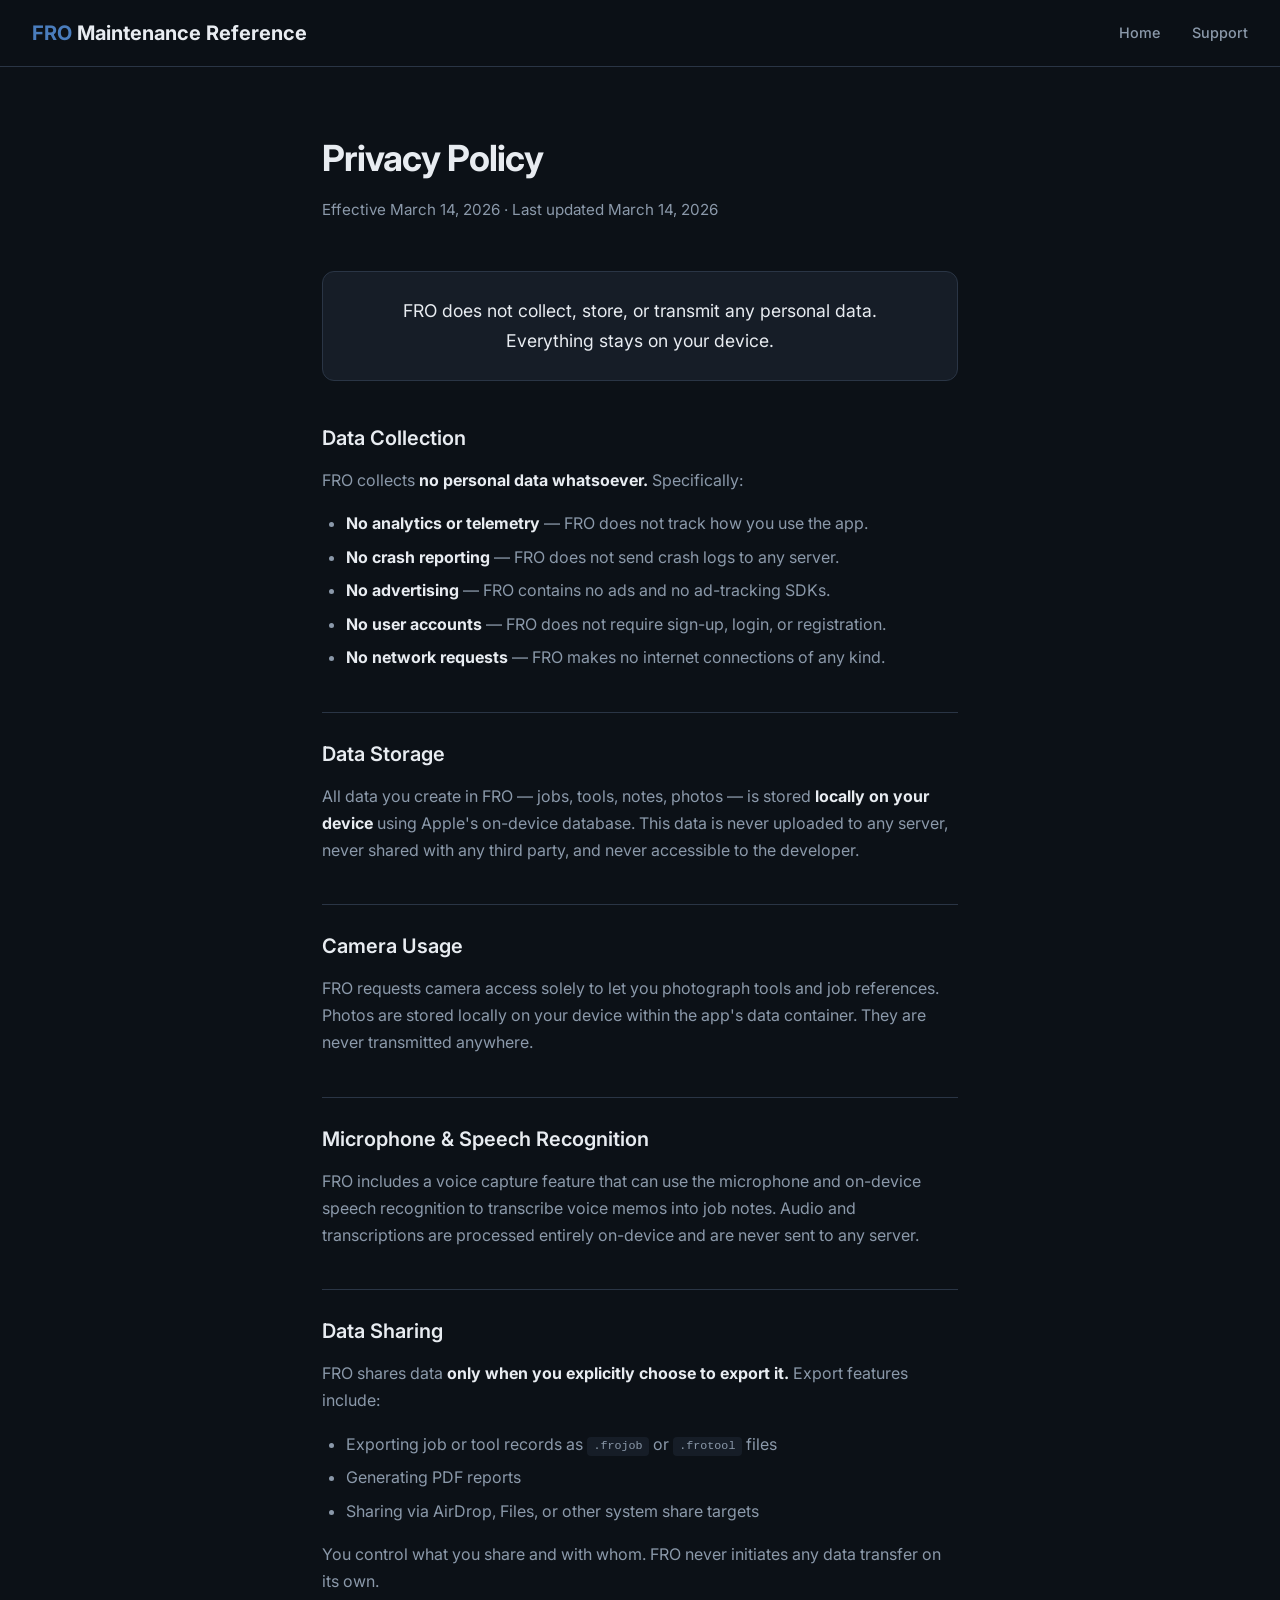
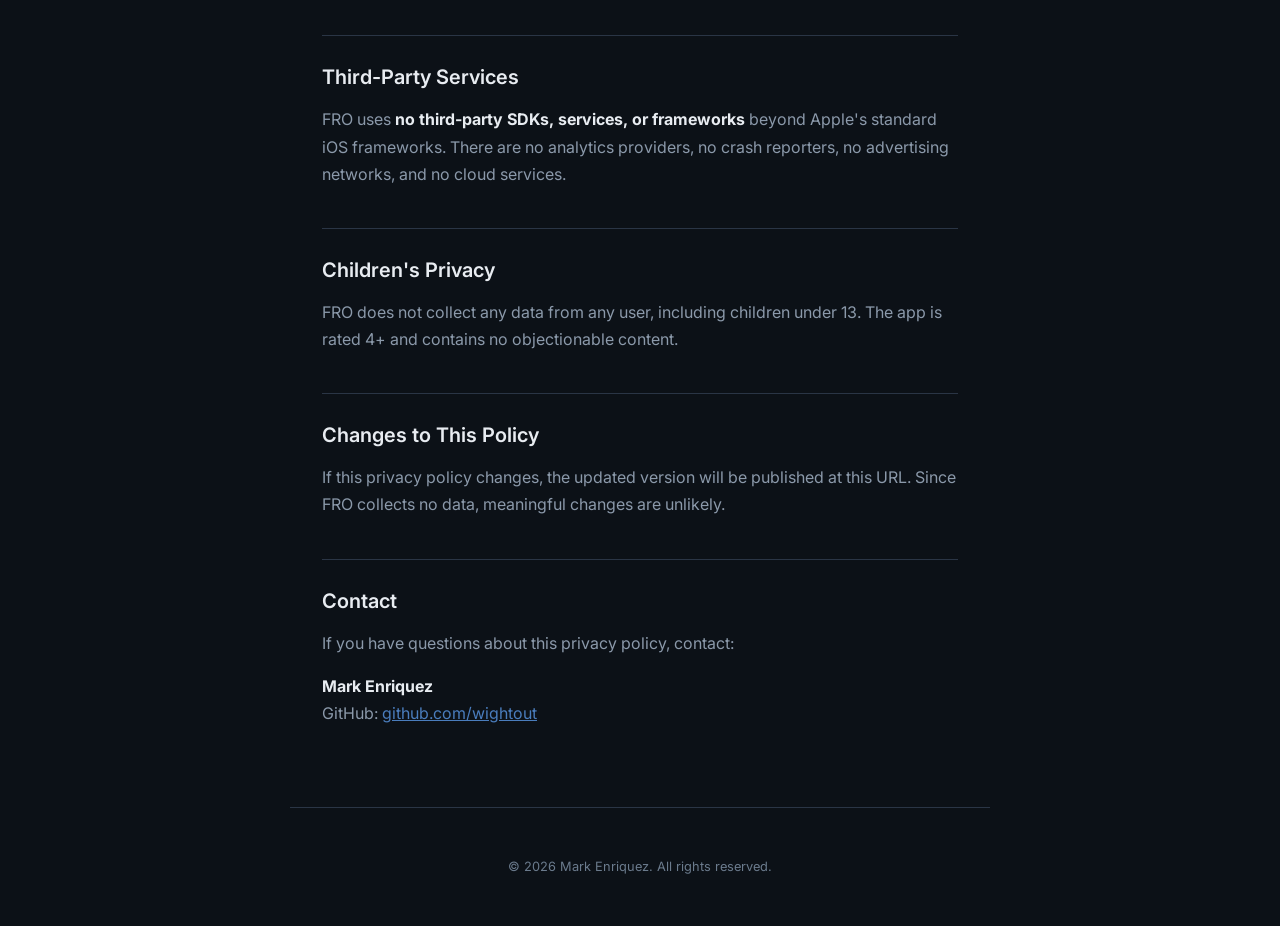
==== privacy.html @ f841ed6a "feat: FRO app website — landing, privacy policy, support Co-Authored-By: Claude Opus 4.6 <noreply@an" ====
<!DOCTYPE html>
<html lang="en">
<head>
  <meta charset="UTF-8">
  <meta name="viewport" content="width=device-width, initial-scale=1.0">
  <title>Privacy Policy - FRO</title>
  <link rel="preconnect" href="https://fonts.googleapis.com">
  <link rel="preconnect" href="https://fonts.gstatic.com" crossorigin>
  <link href="https://fonts.googleapis.com/css2?family=Inter:wght@400;500;600;700&display=swap" rel="stylesheet">
  <style>
    :root {
      --fro-blue: #4A7DBD; --fro-bg: #0C1117; --fro-surface: #161D27;
      --fro-text: #E8ECF1; --fro-text-secondary: #8B99AA;
      --fro-border: #2A3545; --fro-steel: #6B7B8D;
    }
    * { margin: 0; padding: 0; box-sizing: border-box; }
    body {
      font-family: 'Inter', -apple-system, BlinkMacSystemFont, sans-serif;
      background: var(--fro-bg); color: var(--fro-text);
      line-height: 1.7; -webkit-font-smoothing: antialiased;
    }
    nav {
      position: fixed; top: 0; left: 0; right: 0; z-index: 100;
      padding: 1rem 2rem;
      background: rgba(12, 17, 23, 0.85);
      backdrop-filter: blur(12px); -webkit-backdrop-filter: blur(12px);
      border-bottom: 1px solid var(--fro-border);
      display: flex; justify-content: space-between; align-items: center;
    }
    .nav-brand { font-weight: 700; font-size: 1.25rem; color: var(--fro-text); text-decoration: none; }
    .nav-brand span { color: var(--fro-blue); }
    .nav-links { display: flex; gap: 2rem; list-style: none; }
    .nav-links a { color: var(--fro-text-secondary); text-decoration: none; font-size: 0.9rem; font-weight: 500; transition: color 0.2s; }
    .nav-links a:hover { color: var(--fro-text); }
    .content { max-width: 700px; margin: 0 auto; padding: 8rem 2rem 4rem; }
    .content h1 { font-size: 2.25rem; font-weight: 700; margin-bottom: 0.5rem; letter-spacing: -0.02em; }
    .content .subtitle { color: var(--fro-text-secondary); margin-bottom: 3rem; font-size: 0.95rem; }
    .content h2 { font-size: 1.25rem; font-weight: 600; margin: 2.5rem 0 0.75rem; padding-top: 1.5rem; border-top: 1px solid var(--fro-border); }
    .content h2:first-of-type { border-top: none; padding-top: 0; }
    .content p { margin-bottom: 1rem; color: var(--fro-text-secondary); }
    .content strong { color: var(--fro-text); }
    .content ul { margin: 0.5rem 0 1rem 1.5rem; color: var(--fro-text-secondary); }
    .content li { margin-bottom: 0.4rem; }
    .content code { background: var(--fro-surface); padding: 0.15rem 0.4rem; border-radius: 4px; font-size: 0.9em; }
    .summary-box {
      background: var(--fro-surface); border: 1px solid var(--fro-border);
      border-radius: 12px; padding: 1.5rem; margin-bottom: 2.5rem;
      font-size: 1.1rem; color: var(--fro-text); text-align: center;
    }
    footer { padding: 3rem 2rem; text-align: center; max-width: 700px; margin: 0 auto; border-top: 1px solid var(--fro-border); }
    .footer-copy { font-size: 0.8rem; color: var(--fro-steel); }
    @media (max-width: 640px) { .content { padding: 7rem 1.25rem 3rem; } .content h1 { font-size: 1.75rem; } }
  </style>
</head>
<body>
<nav>
  <a href="./" class="nav-brand"><span>FRO</span> Maintenance Reference</a>
  <ul class="nav-links">
    <li><a href="./">Home</a></li>
    <li><a href="support">Support</a></li>
  </ul>
</nav>
<div class="content">
  <h1>Privacy Policy</h1>
  <p class="subtitle">Effective March 14, 2026 &middot; Last updated March 14, 2026</p>
  <div class="summary-box">
    FRO does not collect, store, or transmit any personal data.<br>
    Everything stays on your device.
  </div>
  <h2>Data Collection</h2>
  <p>FRO collects <strong>no personal data whatsoever.</strong> Specifically:</p>
  <ul>
    <li><strong>No analytics or telemetry</strong> &mdash; FRO does not track how you use the app.</li>
    <li><strong>No crash reporting</strong> &mdash; FRO does not send crash logs to any server.</li>
    <li><strong>No advertising</strong> &mdash; FRO contains no ads and no ad-tracking SDKs.</li>
    <li><strong>No user accounts</strong> &mdash; FRO does not require sign-up, login, or registration.</li>
    <li><strong>No network requests</strong> &mdash; FRO makes no internet connections of any kind.</li>
  </ul>
  <h2>Data Storage</h2>
  <p>All data you create in FRO &mdash; jobs, tools, notes, photos &mdash; is stored <strong>locally on your device</strong> using Apple's on-device database. This data is never uploaded to any server, never shared with any third party, and never accessible to the developer.</p>
  <h2>Camera Usage</h2>
  <p>FRO requests camera access solely to let you photograph tools and job references. Photos are stored locally on your device within the app's data container. They are never transmitted anywhere.</p>
  <h2>Microphone &amp; Speech Recognition</h2>
  <p>FRO includes a voice capture feature that can use the microphone and on-device speech recognition to transcribe voice memos into job notes. Audio and transcriptions are processed entirely on-device and are never sent to any server.</p>
  <h2>Data Sharing</h2>
  <p>FRO shares data <strong>only when you explicitly choose to export it.</strong> Export features include:</p>
  <ul>
    <li>Exporting job or tool records as <code>.frojob</code> or <code>.frotool</code> files</li>
    <li>Generating PDF reports</li>
    <li>Sharing via AirDrop, Files, or other system share targets</li>
  </ul>
  <p>You control what you share and with whom. FRO never initiates any data transfer on its own.</p>
  <h2>Third-Party Services</h2>
  <p>FRO uses <strong>no third-party SDKs, services, or frameworks</strong> beyond Apple's standard iOS frameworks. There are no analytics providers, no crash reporters, no advertising networks, and no cloud services.</p>
  <h2>Children's Privacy</h2>
  <p>FRO does not collect any data from any user, including children under 13. The app is rated 4+ and contains no objectionable content.</p>
  <h2>Changes to This Policy</h2>
  <p>If this privacy policy changes, the updated version will be published at this URL. Since FRO collects no data, meaningful changes are unlikely.</p>
  <h2>Contact</h2>
  <p>If you have questions about this privacy policy, contact:</p>
  <p><strong>Mark Enriquez</strong><br>
  GitHub: <a href="https://github.com/wightout" style="color: var(--fro-blue);">github.com/wightout</a></p>
</div>
<footer><p class="footer-copy">&copy; 2026 Mark Enriquez. All rights reserved.</p></footer>
</body>
</html>
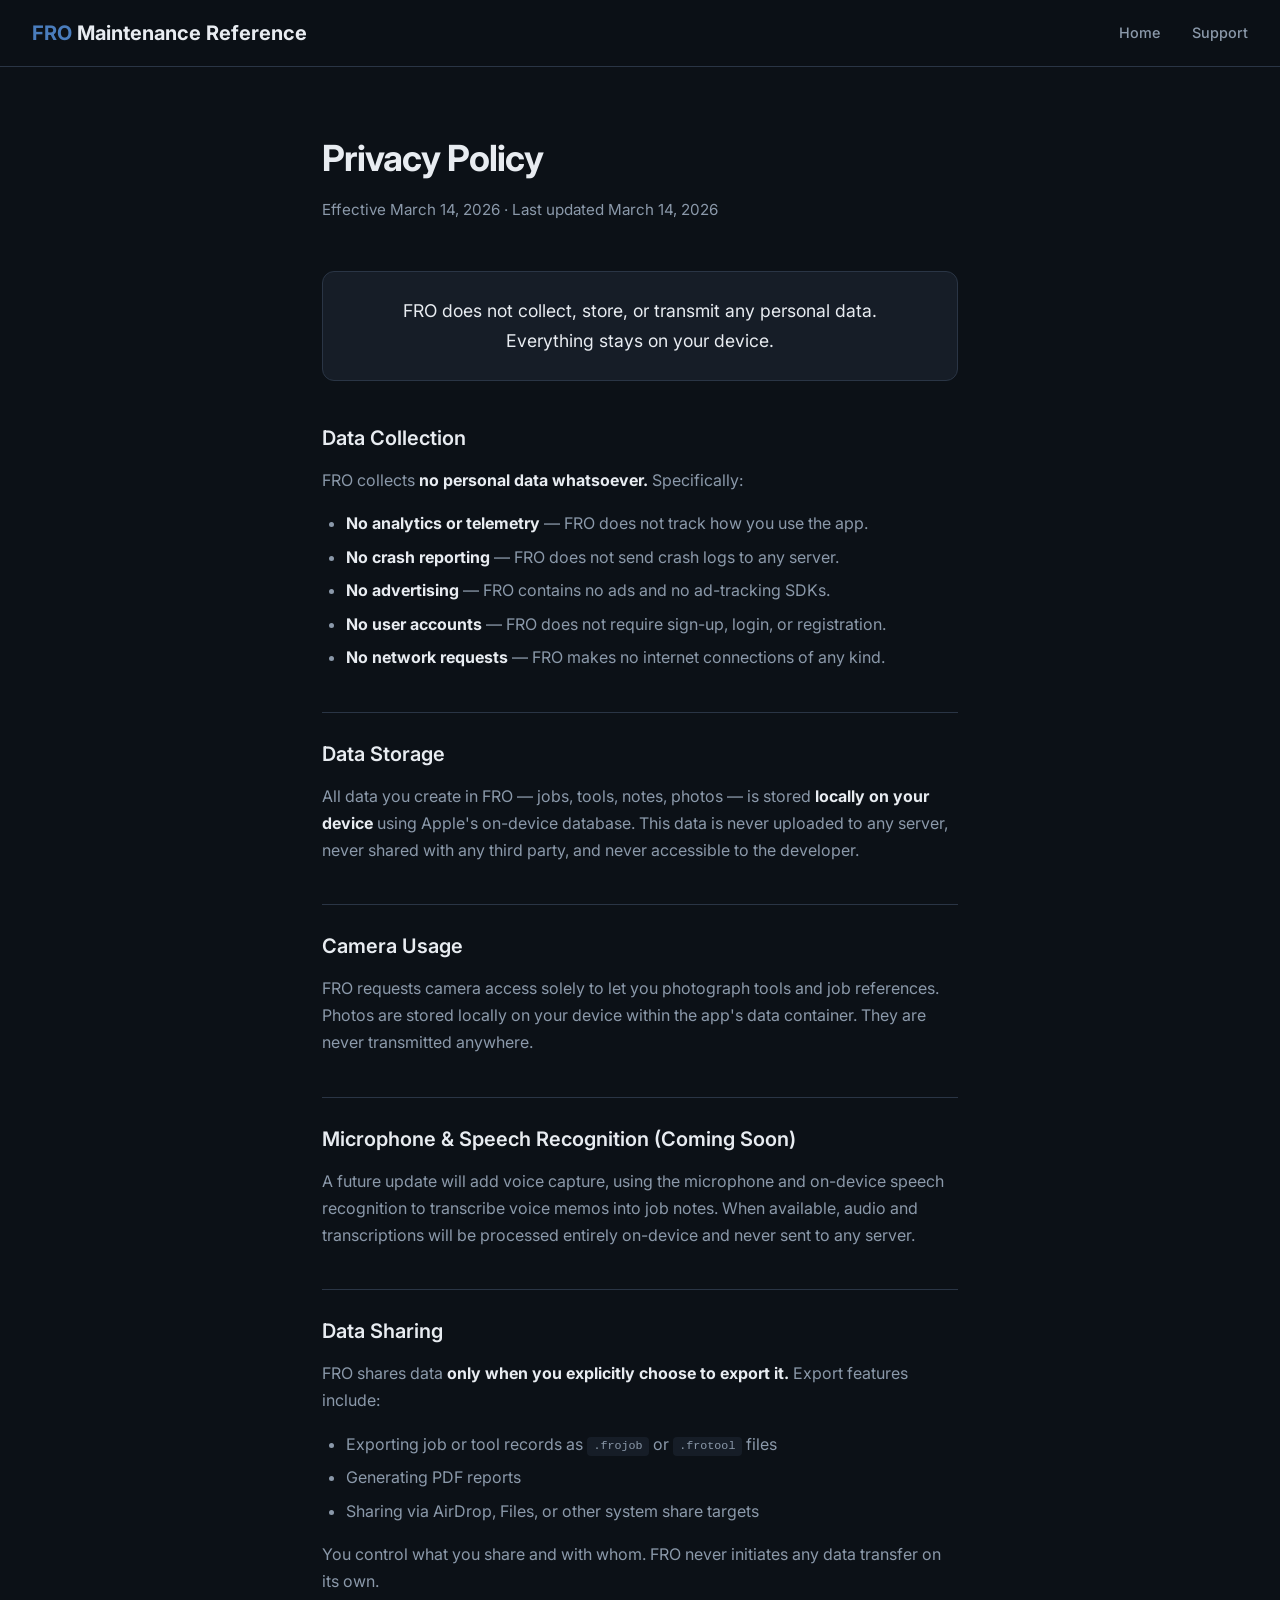
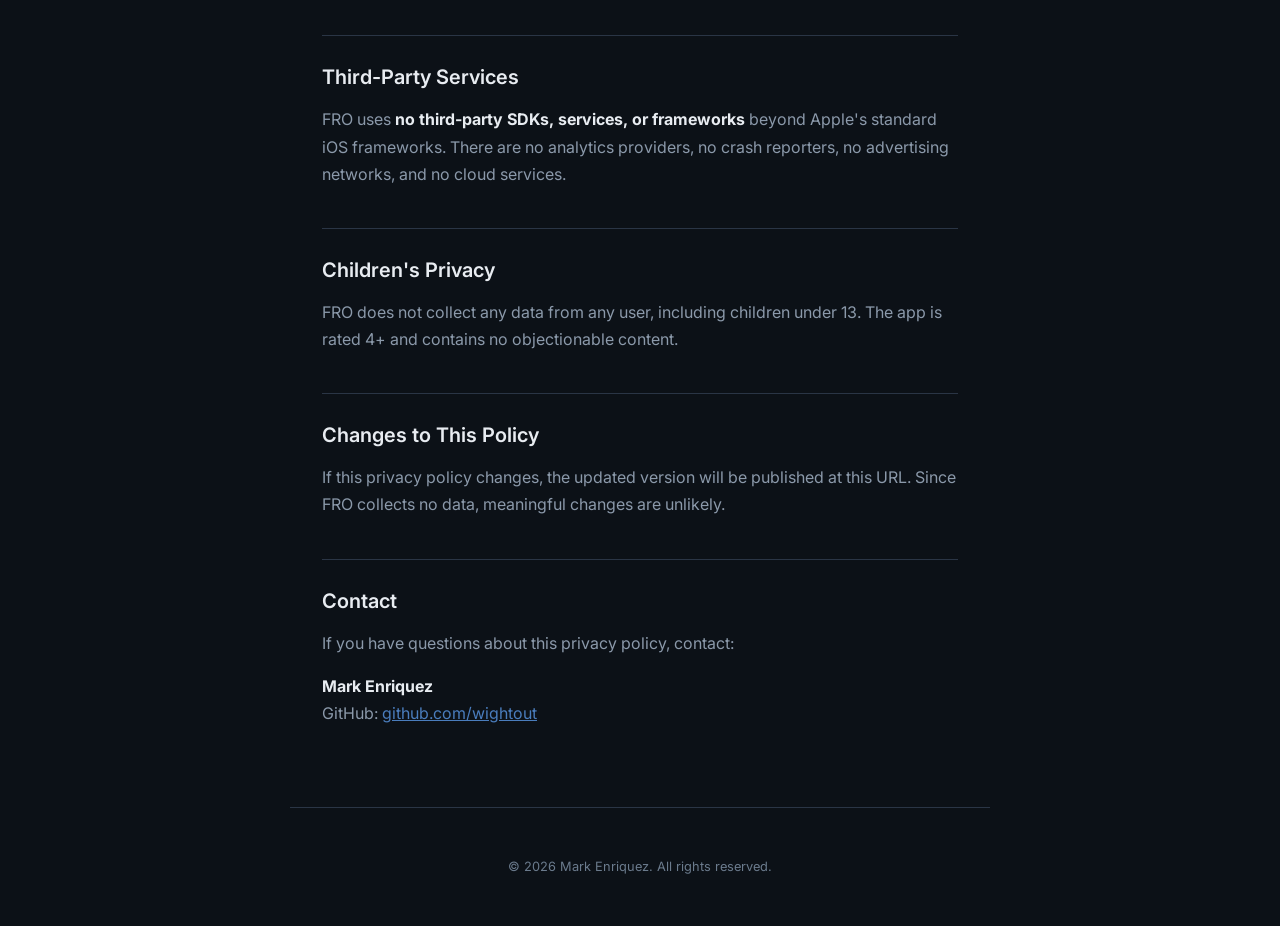
==== commit b9f57243: "chore: mark mic/speech recognition as coming soon on privacy page Voice capture feature is hidden in" ====
--- a/privacy.html
+++ b/privacy.html
@@ -80,8 +80,8 @@
   <p>All data you create in FRO &mdash; jobs, tools, notes, photos &mdash; is stored <strong>locally on your device</strong> using Apple's on-device database. This data is never uploaded to any server, never shared with any third party, and never accessible to the developer.</p>
   <h2>Camera Usage</h2>
   <p>FRO requests camera access solely to let you photograph tools and job references. Photos are stored locally on your device within the app's data container. They are never transmitted anywhere.</p>
-  <h2>Microphone &amp; Speech Recognition</h2>
-  <p>FRO includes a voice capture feature that can use the microphone and on-device speech recognition to transcribe voice memos into job notes. Audio and transcriptions are processed entirely on-device and are never sent to any server.</p>
+  <h2>Microphone &amp; Speech Recognition (Coming Soon)</h2>
+  <p>A future update will add voice capture, using the microphone and on-device speech recognition to transcribe voice memos into job notes. When available, audio and transcriptions will be processed entirely on-device and never sent to any server.</p>
   <h2>Data Sharing</h2>
   <p>FRO shares data <strong>only when you explicitly choose to export it.</strong> Export features include:</p>
   <ul>
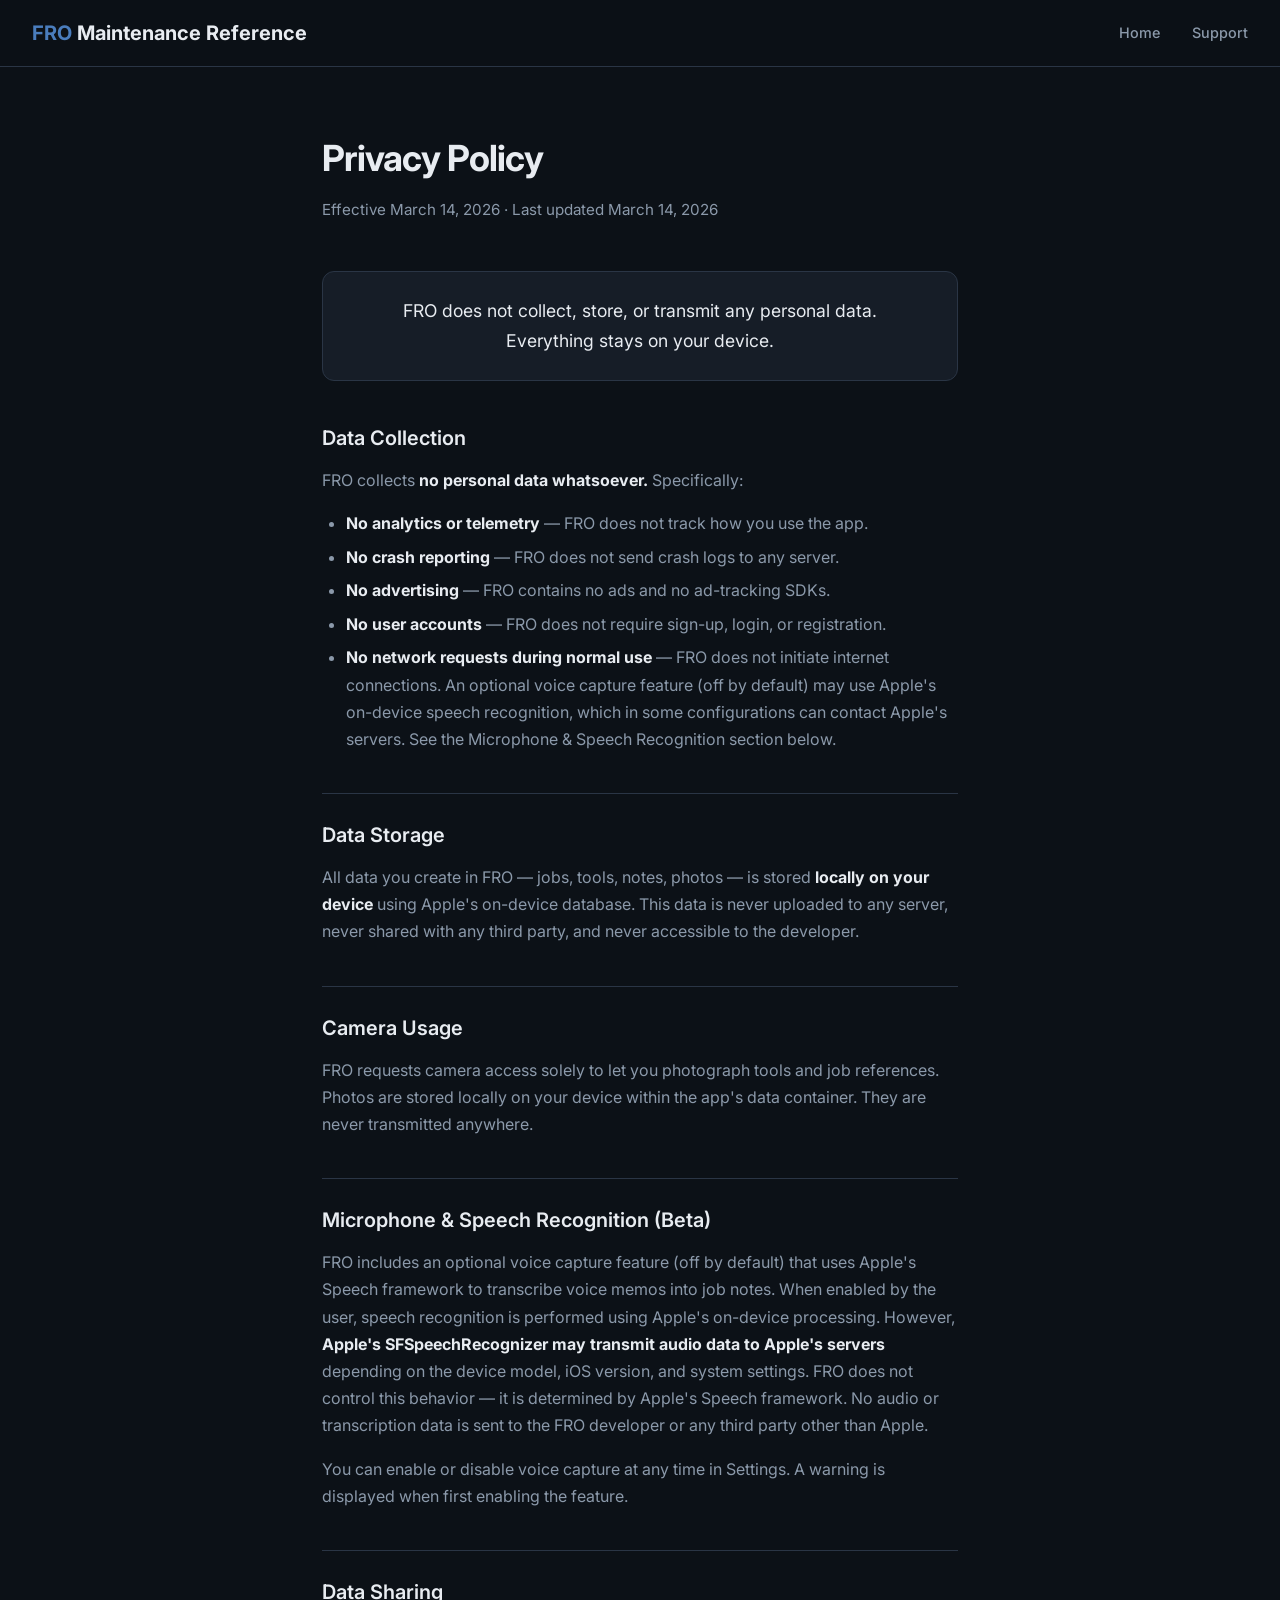
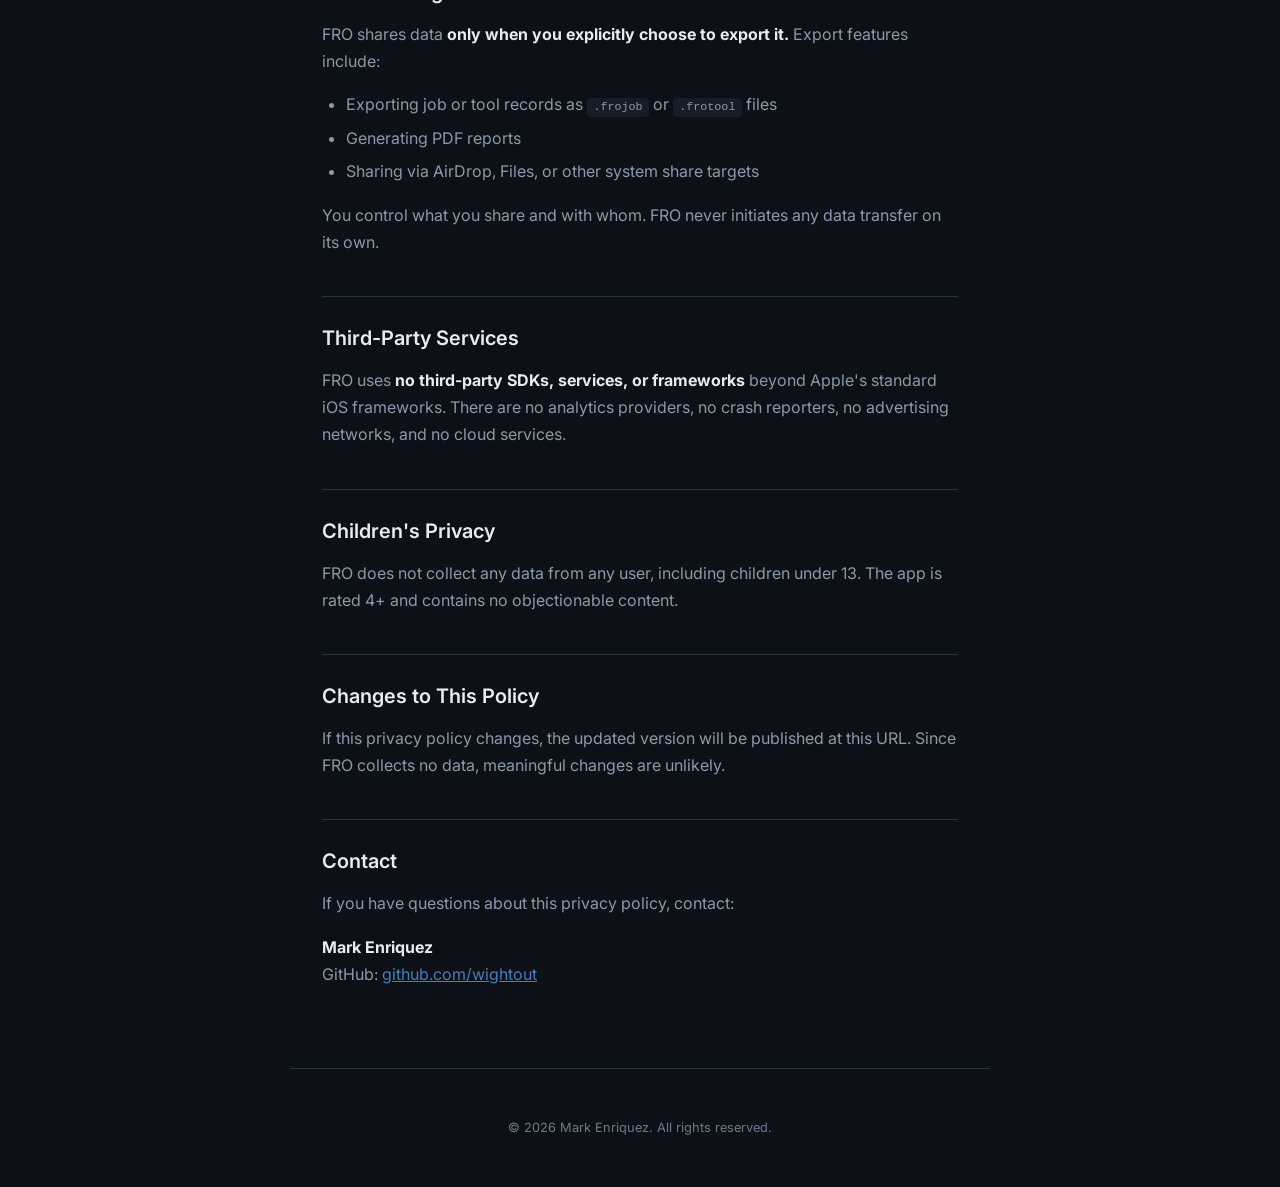
==== commit f3af683f: "fix: address legal compliance issues across all pages - Replace custom Apple logo SVG with official " ====
--- a/privacy.html
+++ b/privacy.html
@@ -74,14 +74,15 @@
     <li><strong>No crash reporting</strong> &mdash; FRO does not send crash logs to any server.</li>
     <li><strong>No advertising</strong> &mdash; FRO contains no ads and no ad-tracking SDKs.</li>
     <li><strong>No user accounts</strong> &mdash; FRO does not require sign-up, login, or registration.</li>
-    <li><strong>No network requests</strong> &mdash; FRO makes no internet connections of any kind.</li>
+    <li><strong>No network requests during normal use</strong> &mdash; FRO does not initiate internet connections. An optional voice capture feature (off by default) may use Apple's on-device speech recognition, which in some configurations can contact Apple's servers. See the Microphone &amp; Speech Recognition section below.</li>
   </ul>
   <h2>Data Storage</h2>
   <p>All data you create in FRO &mdash; jobs, tools, notes, photos &mdash; is stored <strong>locally on your device</strong> using Apple's on-device database. This data is never uploaded to any server, never shared with any third party, and never accessible to the developer.</p>
   <h2>Camera Usage</h2>
   <p>FRO requests camera access solely to let you photograph tools and job references. Photos are stored locally on your device within the app's data container. They are never transmitted anywhere.</p>
-  <h2>Microphone &amp; Speech Recognition (Coming Soon)</h2>
-  <p>A future update will add voice capture, using the microphone and on-device speech recognition to transcribe voice memos into job notes. When available, audio and transcriptions will be processed entirely on-device and never sent to any server.</p>
+  <h2>Microphone &amp; Speech Recognition (Beta)</h2>
+  <p>FRO includes an optional voice capture feature (off by default) that uses Apple's Speech framework to transcribe voice memos into job notes. When enabled by the user, speech recognition is performed using Apple's on-device processing. However, <strong>Apple's SFSpeechRecognizer may transmit audio data to Apple's servers</strong> depending on the device model, iOS version, and system settings. FRO does not control this behavior — it is determined by Apple's Speech framework. No audio or transcription data is sent to the FRO developer or any third party other than Apple.</p>
+  <p>You can enable or disable voice capture at any time in Settings. A warning is displayed when first enabling the feature.</p>
   <h2>Data Sharing</h2>
   <p>FRO shares data <strong>only when you explicitly choose to export it.</strong> Export features include:</p>
   <ul>
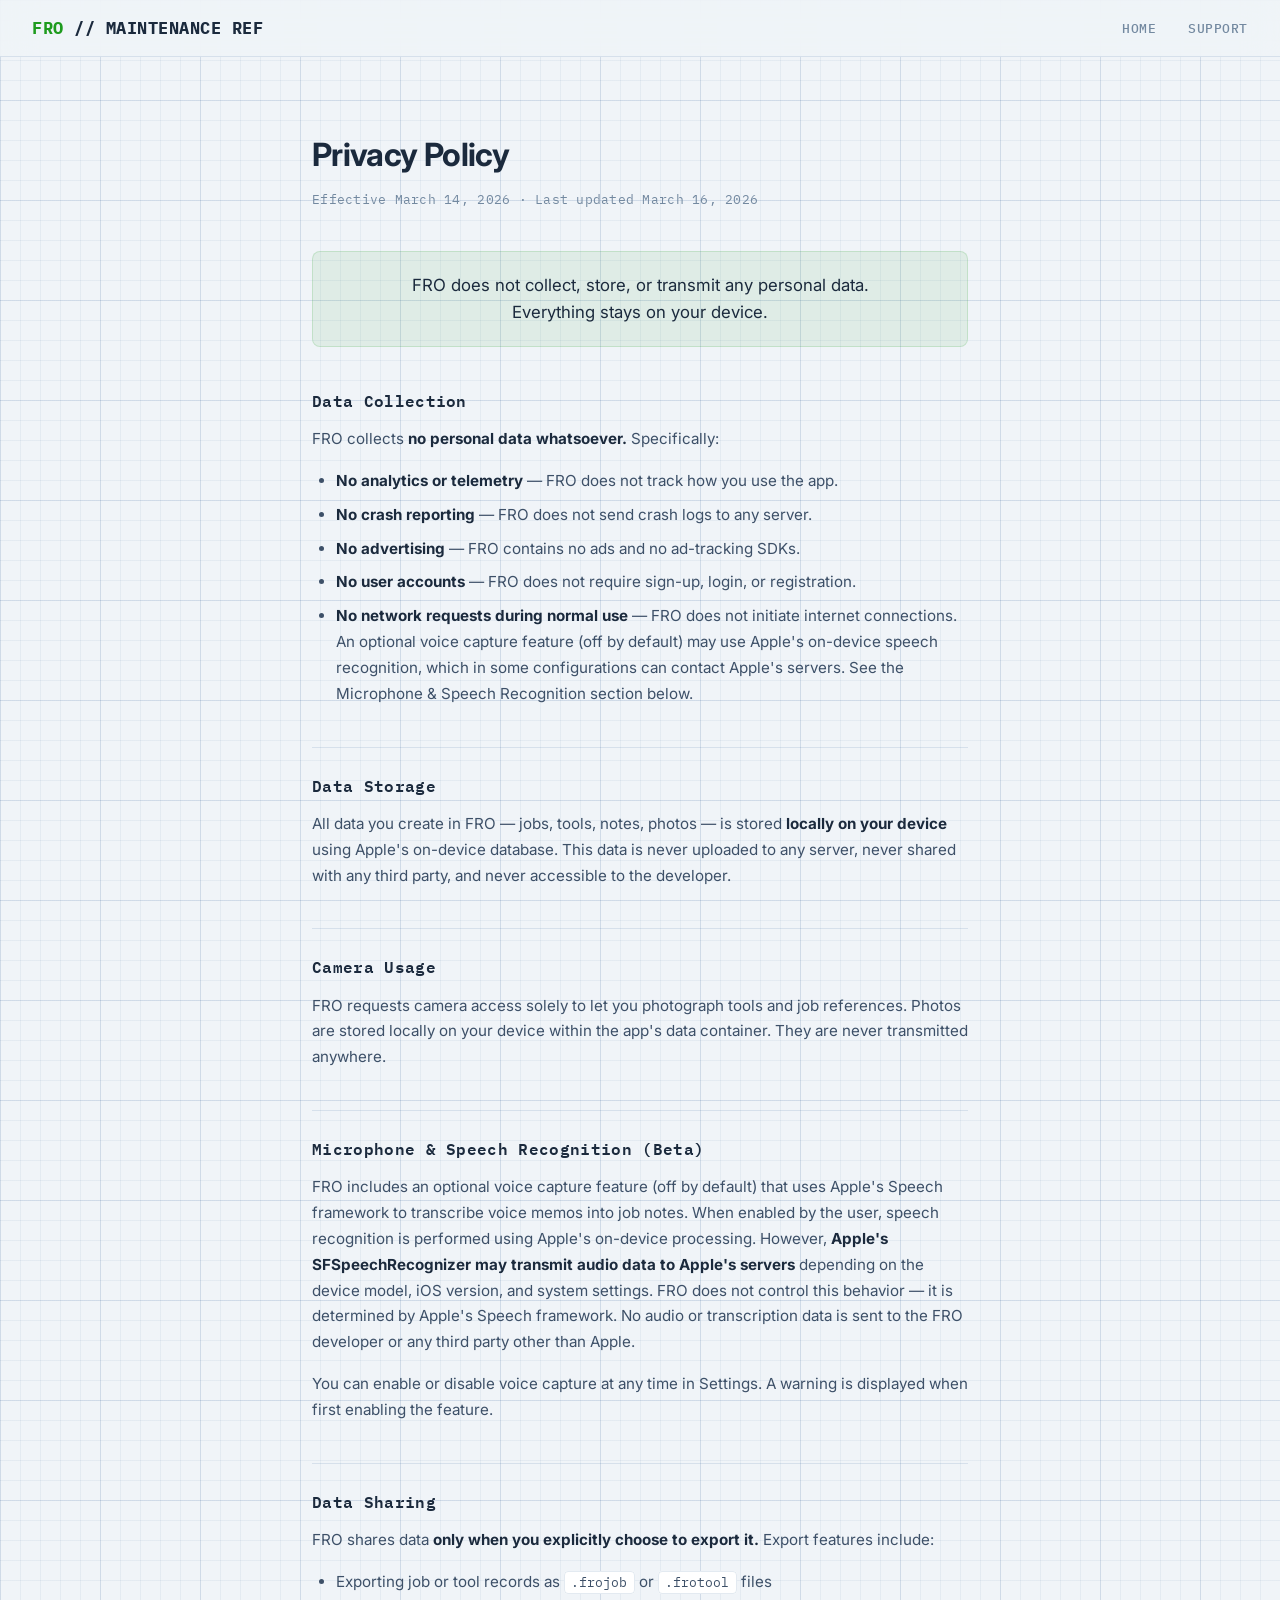
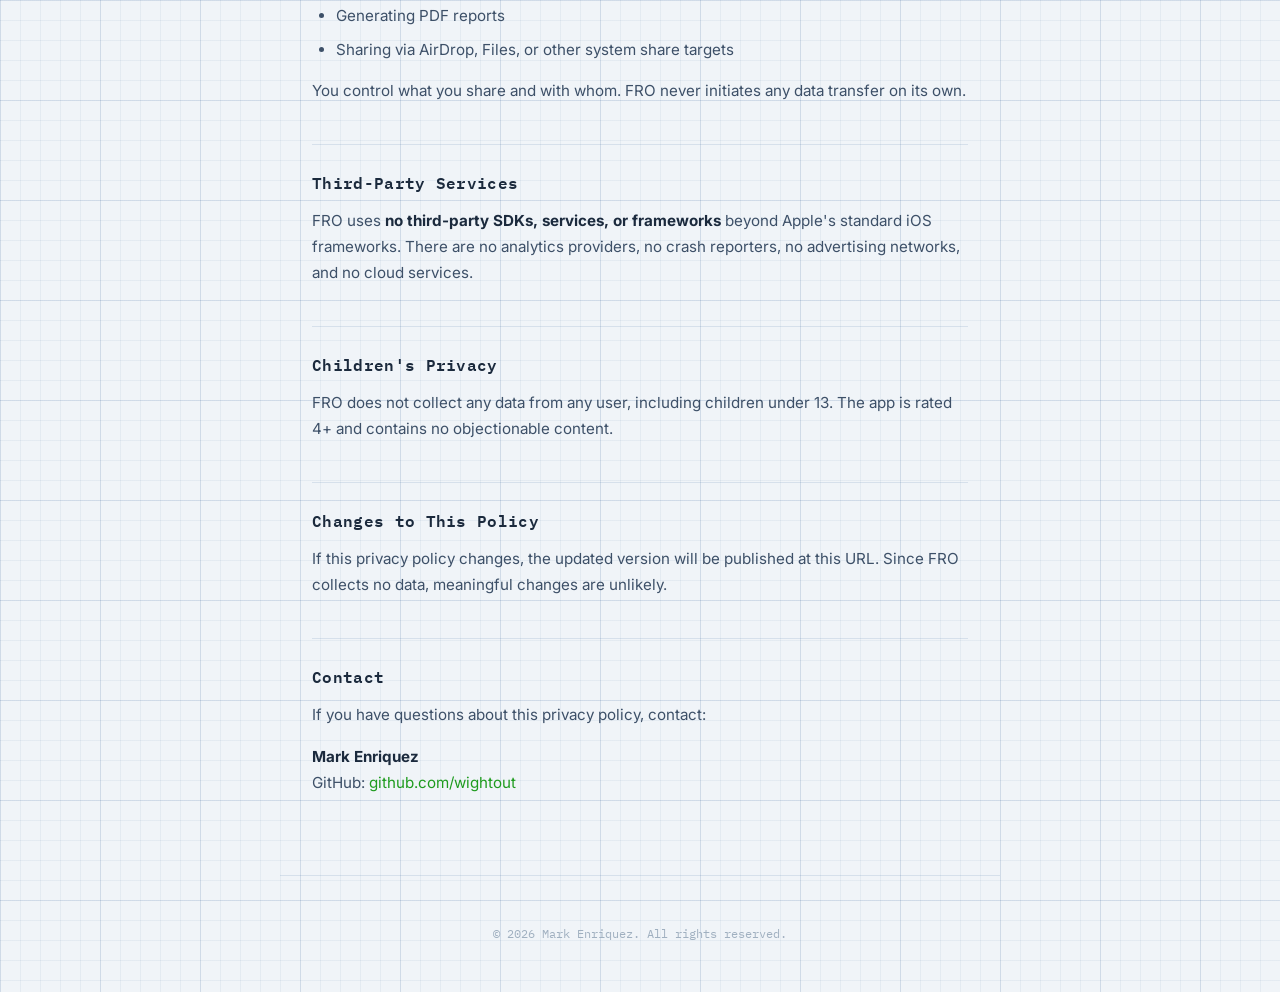
==== commit 4a467119: "redesign: light blueprint theme across all pages Complete visual overhaul to match FRO's green brand" ====
--- a/privacy.html
+++ b/privacy.html
@@ -6,55 +6,146 @@
   <title>Privacy Policy - FRO</title>
   <link rel="preconnect" href="https://fonts.googleapis.com">
   <link rel="preconnect" href="https://fonts.gstatic.com" crossorigin>
-  <link href="https://fonts.googleapis.com/css2?family=Inter:wght@400;500;600;700&display=swap" rel="stylesheet">
+  <link href="https://fonts.googleapis.com/css2?family=IBM+Plex+Mono:wght@400;500;600;700&family=Inter:wght@400;500;600;700&display=swap" rel="stylesheet">
   <style>
     :root {
-      --fro-blue: #4A7DBD; --fro-bg: #0C1117; --fro-surface: #161D27;
-      --fro-text: #E8ECF1; --fro-text-secondary: #8B99AA;
-      --fro-border: #2A3545; --fro-steel: #6B7B8D;
+      --fro-green: #1E9B1E;
+      --fro-green-soft: rgba(30, 155, 30, 0.08);
+      --fro-green-medium: rgba(30, 155, 30, 0.15);
+      --fro-bg: #F0F4F8;
+      --fro-grid: rgba(30, 80, 140, 0.06);
+      --fro-grid-major: rgba(30, 80, 140, 0.10);
+      --fro-surface: #FFFFFF;
+      --fro-ink: #1B2A3D;
+      --fro-ink-mid: #3D5068;
+      --fro-ink-light: #7389A0;
+      --fro-border: rgba(30, 80, 140, 0.12);
+      --fro-dim: #A0B0C0;
     }
     * { margin: 0; padding: 0; box-sizing: border-box; }
     body {
-      font-family: 'Inter', -apple-system, BlinkMacSystemFont, sans-serif;
-      background: var(--fro-bg); color: var(--fro-text);
-      line-height: 1.7; -webkit-font-smoothing: antialiased;
+      font-family: 'Inter', -apple-system, sans-serif;
+      background: var(--fro-bg);
+      color: var(--fro-ink);
+      line-height: 1.7;
+      -webkit-font-smoothing: antialiased;
+      background-image:
+        linear-gradient(var(--fro-grid) 1px, transparent 1px),
+        linear-gradient(90deg, var(--fro-grid) 1px, transparent 1px),
+        linear-gradient(var(--fro-grid-major) 1px, transparent 1px),
+        linear-gradient(90deg, var(--fro-grid-major) 1px, transparent 1px);
+      background-size: 20px 20px, 20px 20px, 100px 100px, 100px 100px;
     }
     nav {
       position: fixed; top: 0; left: 0; right: 0; z-index: 100;
-      padding: 1rem 2rem;
-      background: rgba(12, 17, 23, 0.85);
-      backdrop-filter: blur(12px); -webkit-backdrop-filter: blur(12px);
+      padding: 0.85rem 2rem;
+      background: rgba(240, 244, 248, 0.88);
+      backdrop-filter: blur(16px); -webkit-backdrop-filter: blur(16px);
       border-bottom: 1px solid var(--fro-border);
       display: flex; justify-content: space-between; align-items: center;
     }
-    .nav-brand { font-weight: 700; font-size: 1.25rem; color: var(--fro-text); text-decoration: none; }
-    .nav-brand span { color: var(--fro-blue); }
+    .nav-brand {
+      font-family: 'IBM Plex Mono', monospace;
+      font-weight: 700; font-size: 1.05rem;
+      color: var(--fro-ink); text-decoration: none;
+      letter-spacing: 0.03em;
+    }
+    .nav-brand span { color: var(--fro-green); }
     .nav-links { display: flex; gap: 2rem; list-style: none; }
-    .nav-links a { color: var(--fro-text-secondary); text-decoration: none; font-size: 0.9rem; font-weight: 500; transition: color 0.2s; }
-    .nav-links a:hover { color: var(--fro-text); }
-    .content { max-width: 700px; margin: 0 auto; padding: 8rem 2rem 4rem; }
-    .content h1 { font-size: 2.25rem; font-weight: 700; margin-bottom: 0.5rem; letter-spacing: -0.02em; }
-    .content .subtitle { color: var(--fro-text-secondary); margin-bottom: 3rem; font-size: 0.95rem; }
-    .content h2 { font-size: 1.25rem; font-weight: 600; margin: 2.5rem 0 0.75rem; padding-top: 1.5rem; border-top: 1px solid var(--fro-border); }
+    .nav-links a {
+      font-family: 'IBM Plex Mono', monospace;
+      color: var(--fro-ink-light); text-decoration: none;
+      font-size: 0.8rem; font-weight: 500;
+      letter-spacing: 0.04em; text-transform: uppercase;
+      transition: color 0.2s;
+    }
+    .nav-links a:hover { color: var(--fro-green); }
+
+    .content {
+      max-width: 720px; margin: 0 auto;
+      padding: 8rem 2rem 4rem;
+    }
+    .content h1 {
+      font-size: 2rem; font-weight: 700;
+      margin-bottom: 0.4rem; letter-spacing: -0.02em;
+    }
+    .content .subtitle {
+      font-family: 'IBM Plex Mono', monospace;
+      color: var(--fro-ink-light);
+      margin-bottom: 2.5rem;
+      font-size: 0.82rem;
+      letter-spacing: 0.02em;
+    }
+    .summary-box {
+      background: var(--fro-green-soft);
+      border: 1px solid var(--fro-green-medium);
+      border-radius: 8px;
+      padding: 1.25rem 1.5rem;
+      margin-bottom: 2.5rem;
+      font-size: 1.05rem;
+      color: var(--fro-ink);
+      text-align: center;
+      line-height: 1.6;
+    }
+    .content h2 {
+      font-family: 'IBM Plex Mono', monospace;
+      font-size: 1rem; font-weight: 600;
+      margin: 2.5rem 0 0.75rem;
+      padding-top: 1.5rem;
+      border-top: 1px solid var(--fro-border);
+      letter-spacing: 0.02em;
+      color: var(--fro-ink);
+    }
     .content h2:first-of-type { border-top: none; padding-top: 0; }
-    .content p { margin-bottom: 1rem; color: var(--fro-text-secondary); }
-    .content strong { color: var(--fro-text); }
-    .content ul { margin: 0.5rem 0 1rem 1.5rem; color: var(--fro-text-secondary); }
-    .content li { margin-bottom: 0.4rem; }
-    .content code { background: var(--fro-surface); padding: 0.15rem 0.4rem; border-radius: 4px; font-size: 0.9em; }
-    .summary-box {
-      background: var(--fro-surface); border: 1px solid var(--fro-border);
-      border-radius: 12px; padding: 1.5rem; margin-bottom: 2.5rem;
-      font-size: 1.1rem; color: var(--fro-text); text-align: center;
+    .content p {
+      margin-bottom: 1rem;
+      color: var(--fro-ink-mid);
+      font-size: 0.95rem;
     }
-    footer { padding: 3rem 2rem; text-align: center; max-width: 700px; margin: 0 auto; border-top: 1px solid var(--fro-border); }
-    .footer-copy { font-size: 0.8rem; color: var(--fro-steel); }
-    @media (max-width: 640px) { .content { padding: 7rem 1.25rem 3rem; } .content h1 { font-size: 1.75rem; } }
+    .content strong { color: var(--fro-ink); }
+    .content ul {
+      margin: 0.5rem 0 1rem 1.5rem;
+      color: var(--fro-ink-mid);
+    }
+    .content li {
+      margin-bottom: 0.5rem;
+      font-size: 0.95rem;
+    }
+    .content code {
+      font-family: 'IBM Plex Mono', monospace;
+      background: var(--fro-surface);
+      border: 1px solid var(--fro-border);
+      padding: 0.12rem 0.4rem;
+      border-radius: 4px;
+      font-size: 0.85em;
+    }
+    .content a {
+      color: var(--fro-green);
+      text-decoration: none;
+      transition: opacity 0.2s;
+    }
+    .content a:hover { opacity: 0.8; }
+
+    footer {
+      padding: 3rem 2rem;
+      max-width: 720px; margin: 0 auto;
+      border-top: 1px solid var(--fro-border);
+      text-align: center;
+    }
+    .footer-copy {
+      font-family: 'IBM Plex Mono', monospace;
+      font-size: 0.72rem; color: var(--fro-dim);
+    }
+
+    @media (max-width: 640px) {
+      .content { padding: 7rem 1.25rem 3rem; }
+      .content h1 { font-size: 1.65rem; }
+    }
   </style>
 </head>
 <body>
 <nav>
-  <a href="./" class="nav-brand"><span>FRO</span> Maintenance Reference</a>
+  <a href="./" class="nav-brand"><span>FRO</span> // MAINTENANCE REF</a>
   <ul class="nav-links">
     <li><a href="./">Home</a></li>
     <li><a href="support">Support</a></li>
@@ -62,7 +153,7 @@
 </nav>
 <div class="content">
   <h1>Privacy Policy</h1>
-  <p class="subtitle">Effective March 14, 2026 &middot; Last updated March 14, 2026</p>
+  <p class="subtitle">Effective March 14, 2026 &middot; Last updated March 16, 2026</p>
   <div class="summary-box">
     FRO does not collect, store, or transmit any personal data.<br>
     Everything stays on your device.
@@ -81,7 +172,7 @@
   <h2>Camera Usage</h2>
   <p>FRO requests camera access solely to let you photograph tools and job references. Photos are stored locally on your device within the app's data container. They are never transmitted anywhere.</p>
   <h2>Microphone &amp; Speech Recognition (Beta)</h2>
-  <p>FRO includes an optional voice capture feature (off by default) that uses Apple's Speech framework to transcribe voice memos into job notes. When enabled by the user, speech recognition is performed using Apple's on-device processing. However, <strong>Apple's SFSpeechRecognizer may transmit audio data to Apple's servers</strong> depending on the device model, iOS version, and system settings. FRO does not control this behavior — it is determined by Apple's Speech framework. No audio or transcription data is sent to the FRO developer or any third party other than Apple.</p>
+  <p>FRO includes an optional voice capture feature (off by default) that uses Apple's Speech framework to transcribe voice memos into job notes. When enabled by the user, speech recognition is performed using Apple's on-device processing. However, <strong>Apple's SFSpeechRecognizer may transmit audio data to Apple's servers</strong> depending on the device model, iOS version, and system settings. FRO does not control this behavior &mdash; it is determined by Apple's Speech framework. No audio or transcription data is sent to the FRO developer or any third party other than Apple.</p>
   <p>You can enable or disable voice capture at any time in Settings. A warning is displayed when first enabling the feature.</p>
   <h2>Data Sharing</h2>
   <p>FRO shares data <strong>only when you explicitly choose to export it.</strong> Export features include:</p>
@@ -100,7 +191,7 @@
   <h2>Contact</h2>
   <p>If you have questions about this privacy policy, contact:</p>
   <p><strong>Mark Enriquez</strong><br>
-  GitHub: <a href="https://github.com/wightout" style="color: var(--fro-blue);">github.com/wightout</a></p>
+  GitHub: <a href="https://github.com/wightout">github.com/wightout</a></p>
 </div>
 <footer><p class="footer-copy">&copy; 2026 Mark Enriquez. All rights reserved.</p></footer>
 </body>
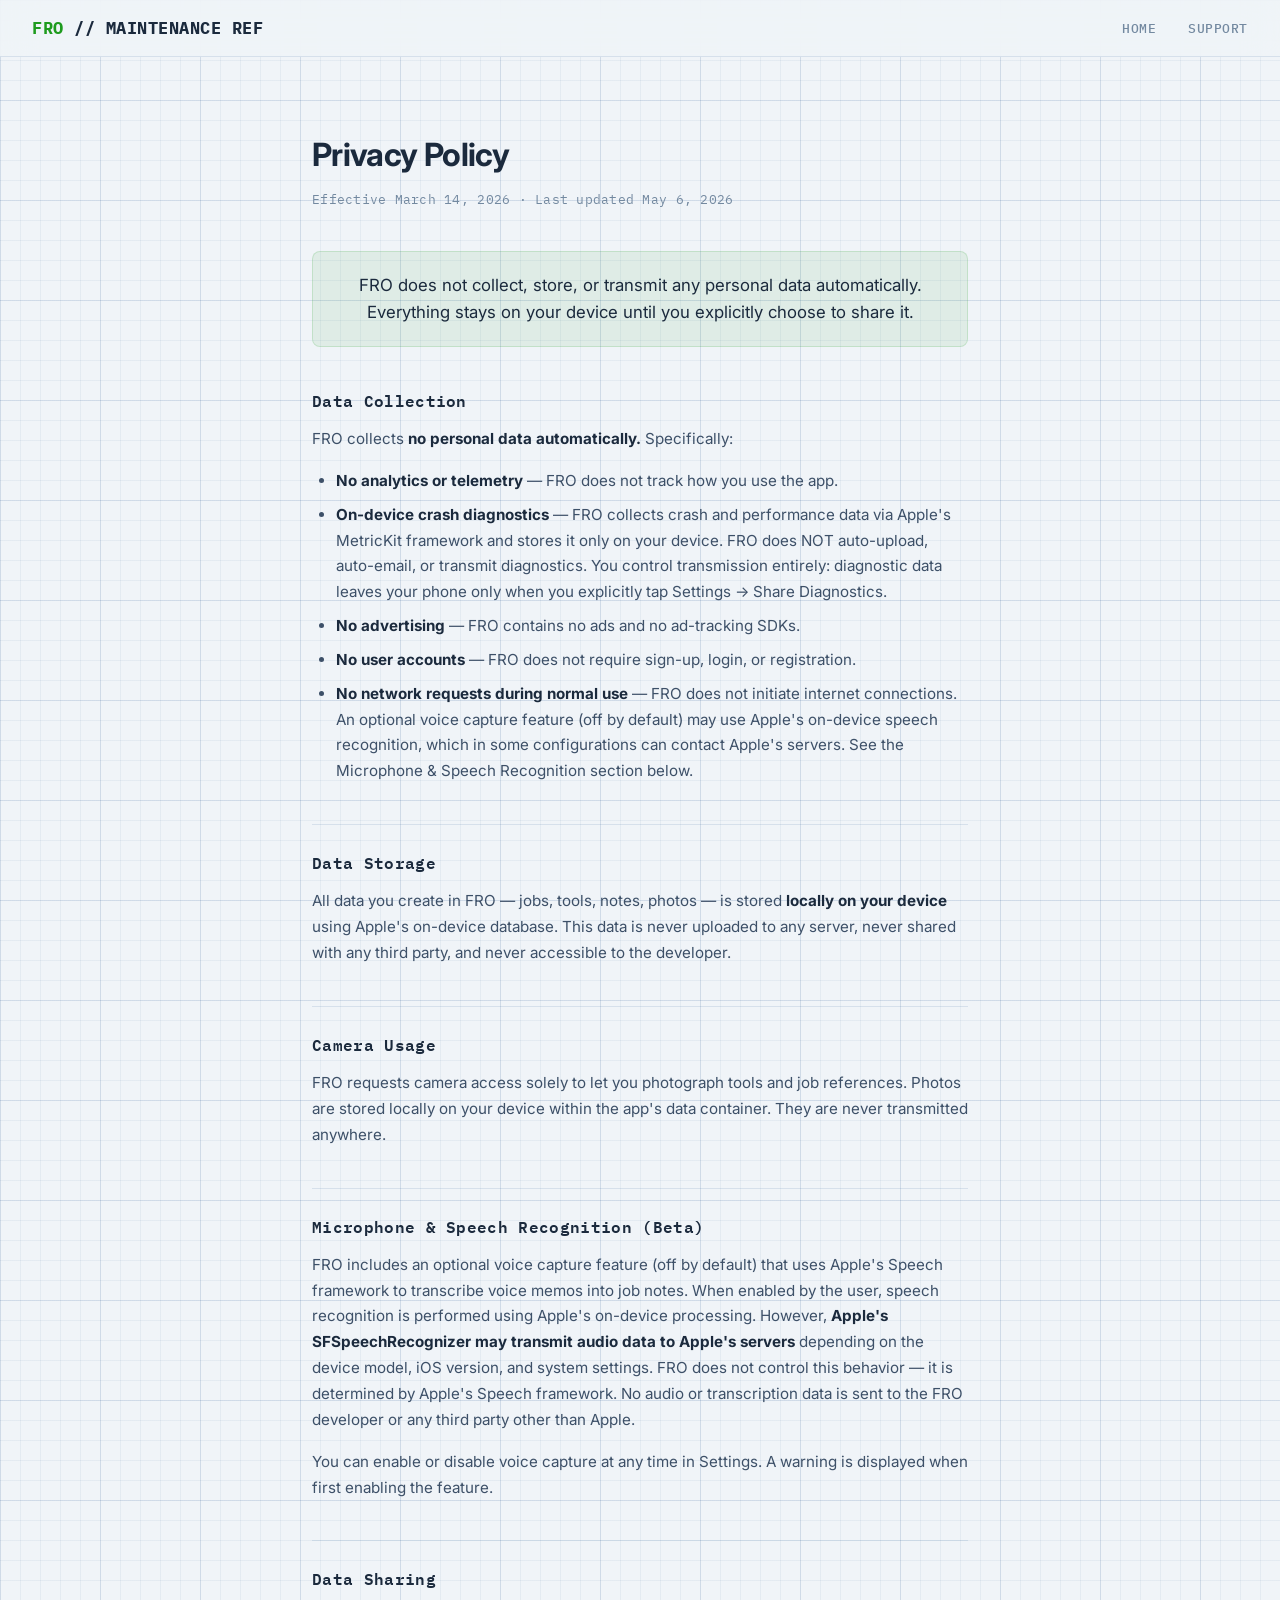
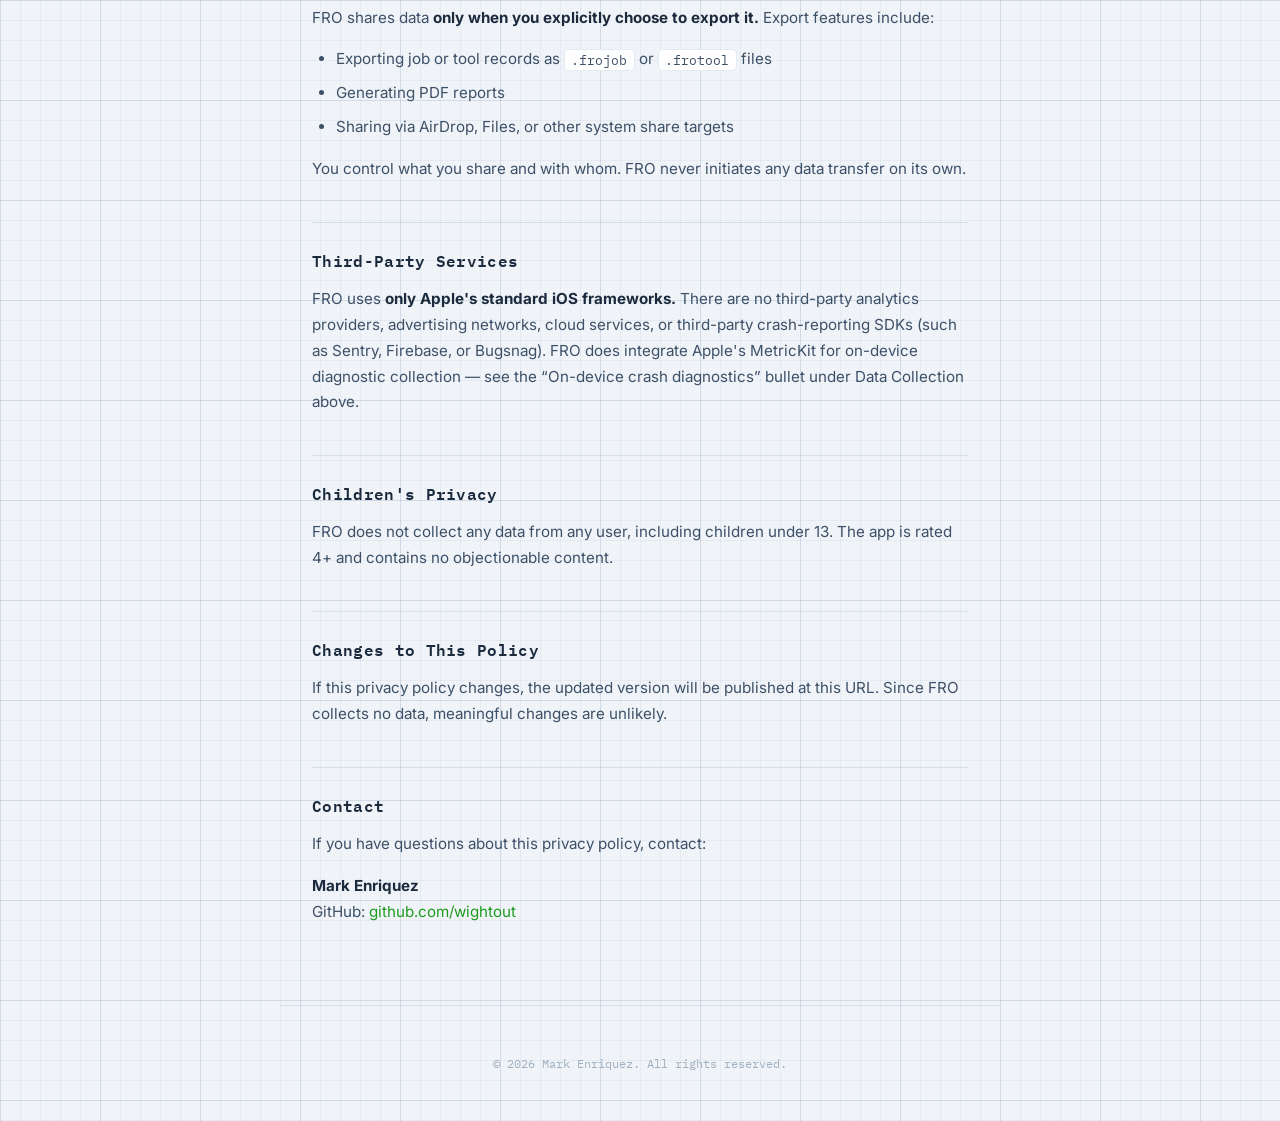
==== commit b780e6ea: "content refresh: privacy claims accuracy + feature list expansion Per the 2026-05-06 living-doc audi" ====
--- a/privacy.html
+++ b/privacy.html
@@ -153,16 +153,16 @@
 </nav>
 <div class="content">
   <h1>Privacy Policy</h1>
-  <p class="subtitle">Effective March 14, 2026 &middot; Last updated March 16, 2026</p>
+  <p class="subtitle">Effective March 14, 2026 &middot; Last updated May 6, 2026</p>
   <div class="summary-box">
-    FRO does not collect, store, or transmit any personal data.<br>
-    Everything stays on your device.
+    FRO does not collect, store, or transmit any personal data automatically.<br>
+    Everything stays on your device until you explicitly choose to share it.
   </div>
   <h2>Data Collection</h2>
-  <p>FRO collects <strong>no personal data whatsoever.</strong> Specifically:</p>
+  <p>FRO collects <strong>no personal data automatically.</strong> Specifically:</p>
   <ul>
     <li><strong>No analytics or telemetry</strong> &mdash; FRO does not track how you use the app.</li>
-    <li><strong>No crash reporting</strong> &mdash; FRO does not send crash logs to any server.</li>
+    <li><strong>On-device crash diagnostics</strong> &mdash; FRO collects crash and performance data via Apple's MetricKit framework and stores it only on your device. FRO does NOT auto-upload, auto-email, or transmit diagnostics. You control transmission entirely: diagnostic data leaves your phone only when you explicitly tap Settings &rarr; Share Diagnostics.</li>
     <li><strong>No advertising</strong> &mdash; FRO contains no ads and no ad-tracking SDKs.</li>
     <li><strong>No user accounts</strong> &mdash; FRO does not require sign-up, login, or registration.</li>
     <li><strong>No network requests during normal use</strong> &mdash; FRO does not initiate internet connections. An optional voice capture feature (off by default) may use Apple's on-device speech recognition, which in some configurations can contact Apple's servers. See the Microphone &amp; Speech Recognition section below.</li>
@@ -183,7 +183,7 @@
   </ul>
   <p>You control what you share and with whom. FRO never initiates any data transfer on its own.</p>
   <h2>Third-Party Services</h2>
-  <p>FRO uses <strong>no third-party SDKs, services, or frameworks</strong> beyond Apple's standard iOS frameworks. There are no analytics providers, no crash reporters, no advertising networks, and no cloud services.</p>
+  <p>FRO uses <strong>only Apple's standard iOS frameworks.</strong> There are no third-party analytics providers, advertising networks, cloud services, or third-party crash-reporting SDKs (such as Sentry, Firebase, or Bugsnag). FRO does integrate Apple's MetricKit for on-device diagnostic collection &mdash; see the &ldquo;On-device crash diagnostics&rdquo; bullet under Data Collection above.</p>
   <h2>Children's Privacy</h2>
   <p>FRO does not collect any data from any user, including children under 13. The app is rated 4+ and contains no objectionable content.</p>
   <h2>Changes to This Policy</h2>
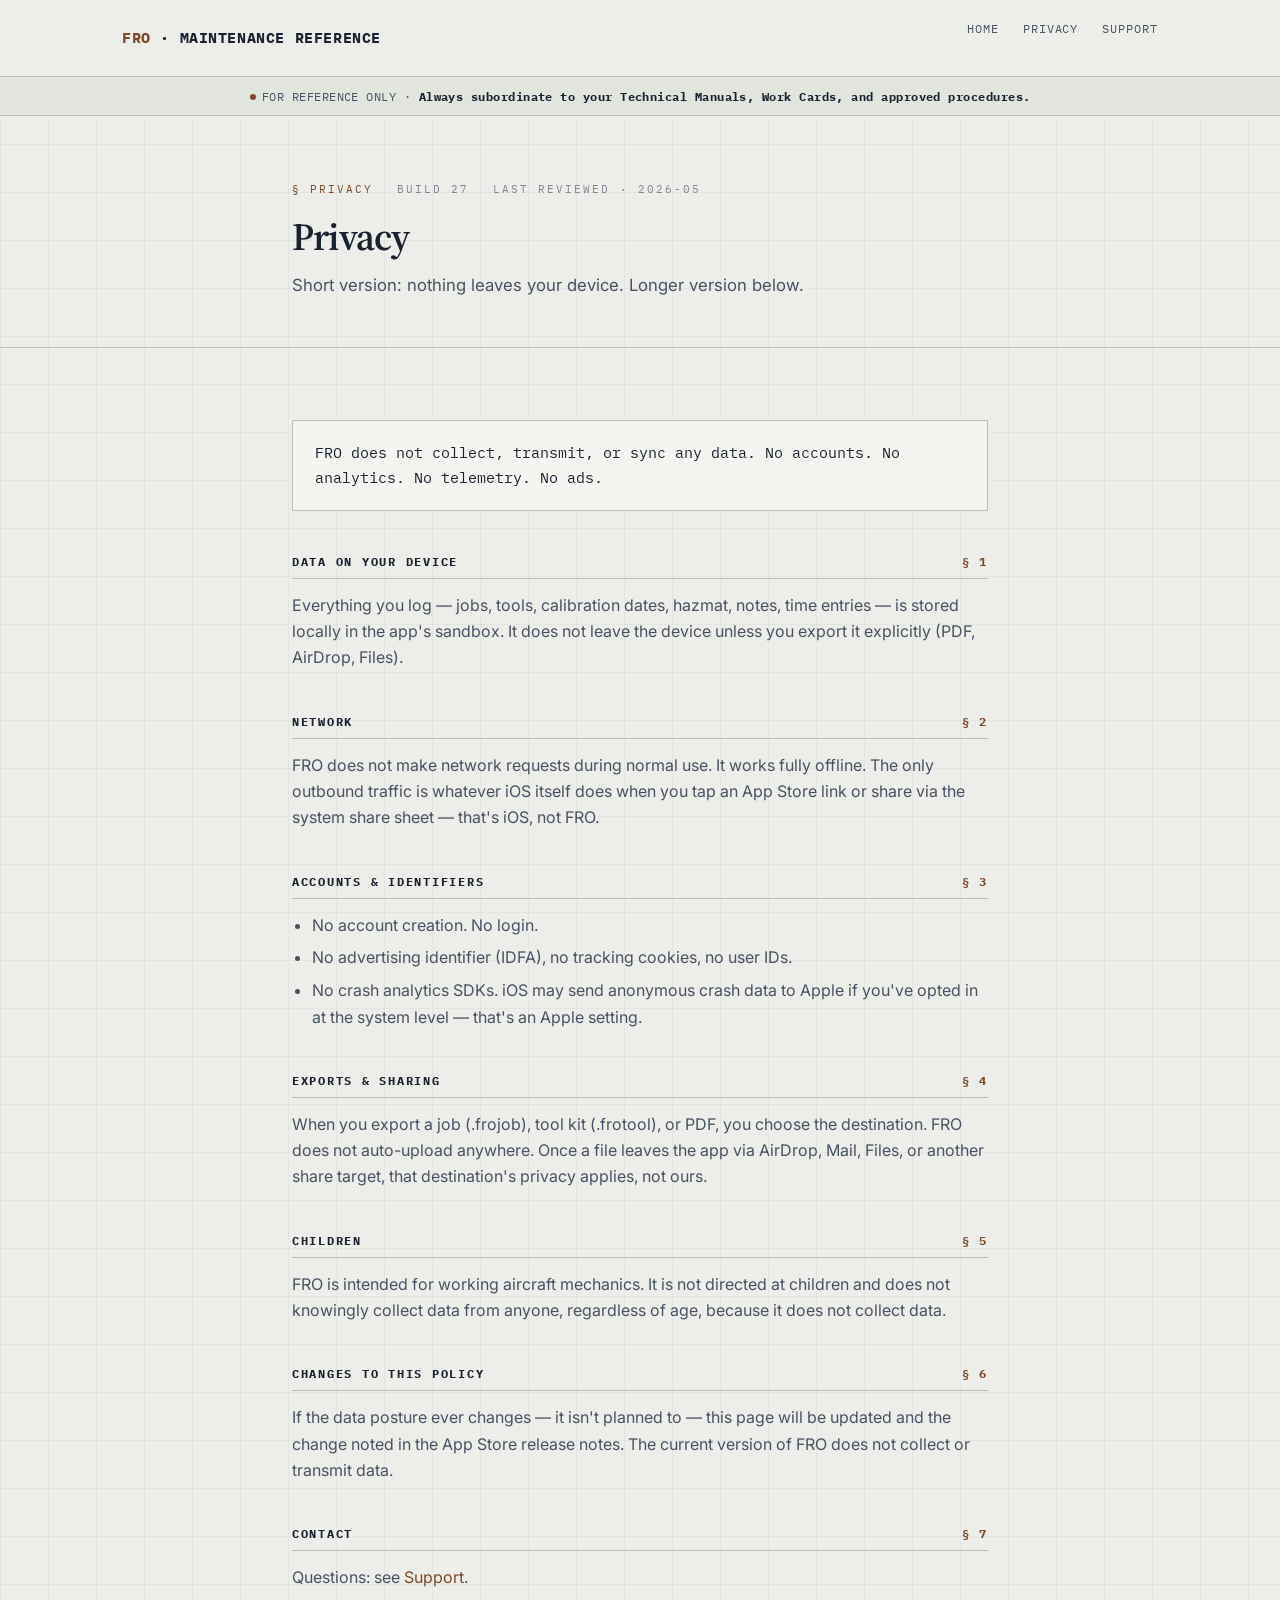
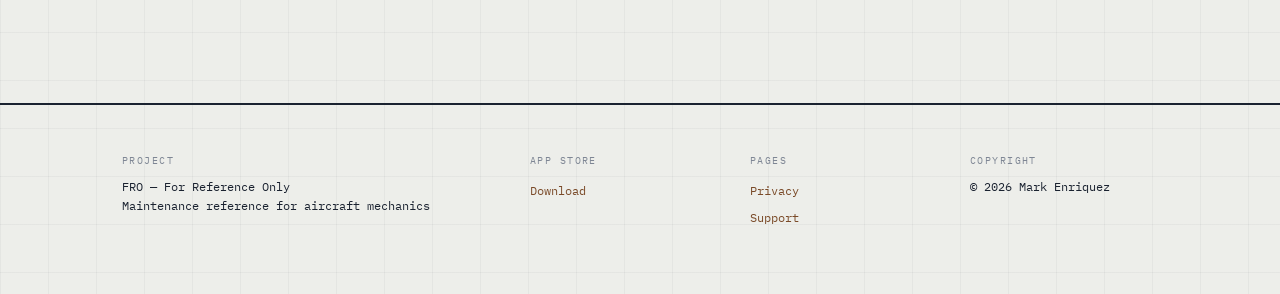
==== commit 4ae1607f: "redesign: A3 two-ink doc theme — copper + cyanotype on drafting linen Implements Direction A v3 from" ====
--- a/privacy.html
+++ b/privacy.html
@@ -1,198 +1,126 @@
 <!DOCTYPE html>
 <html lang="en">
 <head>
-  <meta charset="UTF-8">
-  <meta name="viewport" content="width=device-width, initial-scale=1.0">
-  <title>Privacy Policy - FRO</title>
-  <link rel="preconnect" href="https://fonts.googleapis.com">
-  <link rel="preconnect" href="https://fonts.gstatic.com" crossorigin>
-  <link href="https://fonts.googleapis.com/css2?family=IBM+Plex+Mono:wght@400;500;600;700&family=Inter:wght@400;500;600;700&display=swap" rel="stylesheet">
-  <style>
-    :root {
-      --fro-green: #1E9B1E;
-      --fro-green-soft: rgba(30, 155, 30, 0.08);
-      --fro-green-medium: rgba(30, 155, 30, 0.15);
-      --fro-bg: #F0F4F8;
-      --fro-grid: rgba(30, 80, 140, 0.06);
-      --fro-grid-major: rgba(30, 80, 140, 0.10);
-      --fro-surface: #FFFFFF;
-      --fro-ink: #1B2A3D;
-      --fro-ink-mid: #3D5068;
-      --fro-ink-light: #7389A0;
-      --fro-border: rgba(30, 80, 140, 0.12);
-      --fro-dim: #A0B0C0;
-    }
-    * { margin: 0; padding: 0; box-sizing: border-box; }
-    body {
-      font-family: 'Inter', -apple-system, sans-serif;
-      background: var(--fro-bg);
-      color: var(--fro-ink);
-      line-height: 1.7;
-      -webkit-font-smoothing: antialiased;
-      background-image:
-        linear-gradient(var(--fro-grid) 1px, transparent 1px),
-        linear-gradient(90deg, var(--fro-grid) 1px, transparent 1px),
-        linear-gradient(var(--fro-grid-major) 1px, transparent 1px),
-        linear-gradient(90deg, var(--fro-grid-major) 1px, transparent 1px);
-      background-size: 20px 20px, 20px 20px, 100px 100px, 100px 100px;
-    }
-    nav {
-      position: fixed; top: 0; left: 0; right: 0; z-index: 100;
-      padding: 0.85rem 2rem;
-      background: rgba(240, 244, 248, 0.88);
-      backdrop-filter: blur(16px); -webkit-backdrop-filter: blur(16px);
-      border-bottom: 1px solid var(--fro-border);
-      display: flex; justify-content: space-between; align-items: center;
-    }
-    .nav-brand {
-      font-family: 'IBM Plex Mono', monospace;
-      font-weight: 700; font-size: 1.05rem;
-      color: var(--fro-ink); text-decoration: none;
-      letter-spacing: 0.03em;
-    }
-    .nav-brand span { color: var(--fro-green); }
-    .nav-links { display: flex; gap: 2rem; list-style: none; }
-    .nav-links a {
-      font-family: 'IBM Plex Mono', monospace;
-      color: var(--fro-ink-light); text-decoration: none;
-      font-size: 0.8rem; font-weight: 500;
-      letter-spacing: 0.04em; text-transform: uppercase;
-      transition: color 0.2s;
-    }
-    .nav-links a:hover { color: var(--fro-green); }
-
-    .content {
-      max-width: 720px; margin: 0 auto;
-      padding: 8rem 2rem 4rem;
-    }
-    .content h1 {
-      font-size: 2rem; font-weight: 700;
-      margin-bottom: 0.4rem; letter-spacing: -0.02em;
-    }
-    .content .subtitle {
-      font-family: 'IBM Plex Mono', monospace;
-      color: var(--fro-ink-light);
-      margin-bottom: 2.5rem;
-      font-size: 0.82rem;
-      letter-spacing: 0.02em;
-    }
-    .summary-box {
-      background: var(--fro-green-soft);
-      border: 1px solid var(--fro-green-medium);
-      border-radius: 8px;
-      padding: 1.25rem 1.5rem;
-      margin-bottom: 2.5rem;
-      font-size: 1.05rem;
-      color: var(--fro-ink);
-      text-align: center;
-      line-height: 1.6;
-    }
-    .content h2 {
-      font-family: 'IBM Plex Mono', monospace;
-      font-size: 1rem; font-weight: 600;
-      margin: 2.5rem 0 0.75rem;
-      padding-top: 1.5rem;
-      border-top: 1px solid var(--fro-border);
-      letter-spacing: 0.02em;
-      color: var(--fro-ink);
-    }
-    .content h2:first-of-type { border-top: none; padding-top: 0; }
-    .content p {
-      margin-bottom: 1rem;
-      color: var(--fro-ink-mid);
-      font-size: 0.95rem;
-    }
-    .content strong { color: var(--fro-ink); }
-    .content ul {
-      margin: 0.5rem 0 1rem 1.5rem;
-      color: var(--fro-ink-mid);
-    }
-    .content li {
-      margin-bottom: 0.5rem;
-      font-size: 0.95rem;
-    }
-    .content code {
-      font-family: 'IBM Plex Mono', monospace;
-      background: var(--fro-surface);
-      border: 1px solid var(--fro-border);
-      padding: 0.12rem 0.4rem;
-      border-radius: 4px;
-      font-size: 0.85em;
-    }
-    .content a {
-      color: var(--fro-green);
-      text-decoration: none;
-      transition: opacity 0.2s;
-    }
-    .content a:hover { opacity: 0.8; }
-
-    footer {
-      padding: 3rem 2rem;
-      max-width: 720px; margin: 0 auto;
-      border-top: 1px solid var(--fro-border);
-      text-align: center;
-    }
-    .footer-copy {
-      font-family: 'IBM Plex Mono', monospace;
-      font-size: 0.72rem; color: var(--fro-dim);
-    }
-
-    @media (max-width: 640px) {
-      .content { padding: 7rem 1.25rem 3rem; }
-      .content h1 { font-size: 1.65rem; }
-    }
-  </style>
+<meta charset="UTF-8">
+<meta name="viewport" content="width=device-width, initial-scale=1.0">
+<title>FRO — Privacy</title>
+<link rel="preconnect" href="https://fonts.googleapis.com">
+<link rel="preconnect" href="https://fonts.gstatic.com" crossorigin>
+<link href="https://fonts.googleapis.com/css2?family=IBM+Plex+Mono:wght@400;500;600;700&family=Inter:wght@400;500;600&family=Source+Serif+4:opsz,wght@8..60,400;8..60,600&display=swap" rel="stylesheet">
+<style>
+  :root{--paper:#EDEEEA;--paper-2:#E2E4DE;--ink:#1A2230;--ink-mid:#475262;--ink-light:#7E8694;--rust:#7A4A28;--line:#BBBFB6}
+  *{box-sizing:border-box;margin:0;padding:0}
+  body{font-family:'Inter',-apple-system,sans-serif;background:var(--paper);color:var(--ink);line-height:1.65;-webkit-font-smoothing:antialiased;background-image:linear-gradient(rgba(26,34,48,.045) 1px,transparent 1px),linear-gradient(90deg,rgba(26,34,48,.045) 1px,transparent 1px);background-size:48px 48px,48px 48px}
+  a{color:var(--rust);text-decoration:none}a:hover{text-decoration:underline}
+  .wrap{max-width:760px;margin:0 auto;padding:0 2rem}
+  nav{position:sticky;top:0;z-index:100;background:rgba(237,238,234,.94);backdrop-filter:blur(10px);border-bottom:1px solid var(--line)}
+  .nav-inner{max-width:1100px;margin:0 auto;padding:.85rem 2rem;display:flex;justify-content:space-between;align-items:center;gap:1rem}
+  .brand{font-family:'IBM Plex Mono',monospace;font-weight:700;font-size:.92rem;letter-spacing:.04em}
+  .brand b{color:var(--rust)}
+  .nav-links{display:flex;gap:1.5rem;list-style:none;flex-wrap:wrap}
+  .nav-links a{font-family:'IBM Plex Mono',monospace;color:var(--ink-mid);font-size:.74rem;letter-spacing:.08em;text-transform:uppercase}
+  .nav-links a:hover{color:var(--rust);text-decoration:none}
+  .docstrip{background:var(--paper-2);border-bottom:1px solid var(--line);padding:.6rem 2rem;font-family:'IBM Plex Mono',monospace;font-size:.72rem;color:var(--ink-mid);text-align:center;letter-spacing:.04em}
+  .docstrip b{color:var(--ink)}
+  .pip{display:inline-block;width:6px;height:6px;border-radius:50%;background:var(--rust);vertical-align:1px;margin-right:.4rem}
+  header.page{padding:4rem 0 2rem;border-bottom:1px solid var(--line)}
+  .meta{font-family:'IBM Plex Mono',monospace;font-size:.7rem;color:var(--ink-light);letter-spacing:.18em;text-transform:uppercase;margin-bottom:1rem;display:flex;gap:1.5rem;flex-wrap:wrap}
+  .meta span:first-child{color:var(--rust)}
+  h1{font-family:'Source Serif 4',Georgia,serif;font-size:2.4rem;font-weight:600;line-height:1.15;letter-spacing:-.02em;margin-bottom:.8rem}
+  .lede{font-size:1.05rem;color:var(--ink-mid);max-width:60ch}
+  .body{padding:3rem 0}
+  h2{font-family:'IBM Plex Mono',monospace;font-size:.78rem;letter-spacing:.14em;text-transform:uppercase;color:var(--ink);margin-top:2.5rem;margin-bottom:.8rem;padding-bottom:.4rem;border-bottom:1px solid var(--line);display:flex;justify-content:space-between}
+  h2 .n{color:var(--rust)}
+  p{margin-bottom:1rem;color:var(--ink-mid)}
+  p strong,strong{color:var(--ink)}
+  ul{margin:0 0 1rem 1.25rem;color:var(--ink-mid)}
+  ul li{margin-bottom:.4rem}
+  .callout{border:1px solid var(--line);background:#F4F5F1;padding:1.25rem 1.4rem;font-family:'IBM Plex Mono',monospace;font-size:.92rem;color:var(--ink);margin:1.5rem 0}
+  footer{padding:3rem 0 4rem;border-top:2px solid var(--ink);margin-top:3rem}
+  .footrow{display:grid;grid-template-columns:2fr 1fr 1fr 1fr;gap:2rem;font-family:'IBM Plex Mono',monospace;font-size:.78rem;max-width:1100px;margin:0 auto;padding:0 2rem}
+  @media(max-width:720px){.footrow{grid-template-columns:1fr 1fr}}
+  .footrow .lbl{font-size:.64rem;color:var(--ink-light);letter-spacing:.14em;text-transform:uppercase;margin-bottom:.5rem}
+  .footrow a{display:block;padding:.18rem 0;color:var(--rust)}
+  .footrow .val{color:var(--ink);line-height:1.5}
+</style>
 </head>
 <body>
+
 <nav>
-  <a href="./" class="nav-brand"><span>FRO</span> // MAINTENANCE REF</a>
-  <ul class="nav-links">
-    <li><a href="./">Home</a></li>
-    <li><a href="support">Support</a></li>
-  </ul>
+  <div class="nav-inner">
+    <span class="brand"><b>FRO</b> · MAINTENANCE REFERENCE</span>
+    <ul class="nav-links">
+      <li><a href="index.html">Home</a></li>
+      <li><a href="privacy.html">Privacy</a></li>
+      <li><a href="support.html">Support</a></li>
+    </ul>
+  </div>
 </nav>
-<div class="content">
-  <h1>Privacy Policy</h1>
-  <p class="subtitle">Effective March 14, 2026 &middot; Last updated May 6, 2026</p>
-  <div class="summary-box">
-    FRO does not collect, store, or transmit any personal data automatically.<br>
-    Everything stays on your device until you explicitly choose to share it.
+
+<div class="docstrip">
+  <span class="pip"></span>FOR REFERENCE ONLY · <b>Always subordinate to your Technical Manuals, Work Cards, and approved procedures.</b>
+</div>
+
+<header class="page">
+  <div class="wrap">
+    <div class="meta"><span>§ Privacy</span><span>Build 27</span><span>Last reviewed · 2026-05</span></div>
+    <h1>Privacy</h1>
+    <p class="lede">Short version: nothing leaves your device. Longer version below.</p>
   </div>
-  <h2>Data Collection</h2>
-  <p>FRO collects <strong>no personal data automatically.</strong> Specifically:</p>
-  <ul>
-    <li><strong>No analytics or telemetry</strong> &mdash; FRO does not track how you use the app.</li>
-    <li><strong>On-device crash diagnostics</strong> &mdash; FRO collects crash and performance data via Apple's MetricKit framework and stores it only on your device. FRO does NOT auto-upload, auto-email, or transmit diagnostics. You control transmission entirely: diagnostic data leaves your phone only when you explicitly tap Settings &rarr; Share Diagnostics.</li>
-    <li><strong>No advertising</strong> &mdash; FRO contains no ads and no ad-tracking SDKs.</li>
-    <li><strong>No user accounts</strong> &mdash; FRO does not require sign-up, login, or registration.</li>
-    <li><strong>No network requests during normal use</strong> &mdash; FRO does not initiate internet connections. An optional voice capture feature (off by default) may use Apple's on-device speech recognition, which in some configurations can contact Apple's servers. See the Microphone &amp; Speech Recognition section below.</li>
-  </ul>
-  <h2>Data Storage</h2>
-  <p>All data you create in FRO &mdash; jobs, tools, notes, photos &mdash; is stored <strong>locally on your device</strong> using Apple's on-device database. This data is never uploaded to any server, never shared with any third party, and never accessible to the developer.</p>
-  <h2>Camera Usage</h2>
-  <p>FRO requests camera access solely to let you photograph tools and job references. Photos are stored locally on your device within the app's data container. They are never transmitted anywhere.</p>
-  <h2>Microphone &amp; Speech Recognition (Beta)</h2>
-  <p>FRO includes an optional voice capture feature (off by default) that uses Apple's Speech framework to transcribe voice memos into job notes. When enabled by the user, speech recognition is performed using Apple's on-device processing. However, <strong>Apple's SFSpeechRecognizer may transmit audio data to Apple's servers</strong> depending on the device model, iOS version, and system settings. FRO does not control this behavior &mdash; it is determined by Apple's Speech framework. No audio or transcription data is sent to the FRO developer or any third party other than Apple.</p>
-  <p>You can enable or disable voice capture at any time in Settings. A warning is displayed when first enabling the feature.</p>
-  <h2>Data Sharing</h2>
-  <p>FRO shares data <strong>only when you explicitly choose to export it.</strong> Export features include:</p>
-  <ul>
-    <li>Exporting job or tool records as <code>.frojob</code> or <code>.frotool</code> files</li>
-    <li>Generating PDF reports</li>
-    <li>Sharing via AirDrop, Files, or other system share targets</li>
-  </ul>
-  <p>You control what you share and with whom. FRO never initiates any data transfer on its own.</p>
-  <h2>Third-Party Services</h2>
-  <p>FRO uses <strong>only Apple's standard iOS frameworks.</strong> There are no third-party analytics providers, advertising networks, cloud services, or third-party crash-reporting SDKs (such as Sentry, Firebase, or Bugsnag). FRO does integrate Apple's MetricKit for on-device diagnostic collection &mdash; see the &ldquo;On-device crash diagnostics&rdquo; bullet under Data Collection above.</p>
-  <h2>Children's Privacy</h2>
-  <p>FRO does not collect any data from any user, including children under 13. The app is rated 4+ and contains no objectionable content.</p>
-  <h2>Changes to This Policy</h2>
-  <p>If this privacy policy changes, the updated version will be published at this URL. Since FRO collects no data, meaningful changes are unlikely.</p>
-  <h2>Contact</h2>
-  <p>If you have questions about this privacy policy, contact:</p>
-  <p><strong>Mark Enriquez</strong><br>
-  GitHub: <a href="https://github.com/wightout">github.com/wightout</a></p>
-</div>
-<footer><p class="footer-copy">&copy; 2026 Mark Enriquez. All rights reserved.</p></footer>
+</header>
+
+<section class="body">
+  <div class="wrap">
+    <div class="callout">FRO does not collect, transmit, or sync any data. No accounts. No analytics. No telemetry. No ads.</div>
+
+    <h2><span>Data on your device</span><span class="n">§ 1</span></h2>
+    <p>Everything you log — jobs, tools, calibration dates, hazmat, notes, time entries — is stored locally in the app's sandbox. It does not leave the device unless you export it explicitly (PDF, AirDrop, Files).</p>
+
+    <h2><span>Network</span><span class="n">§ 2</span></h2>
+    <p>FRO does not make network requests during normal use. It works fully offline. The only outbound traffic is whatever iOS itself does when you tap an App Store link or share via the system share sheet — that's iOS, not FRO.</p>
+
+    <h2><span>Accounts &amp; identifiers</span><span class="n">§ 3</span></h2>
+    <ul>
+      <li>No account creation. No login.</li>
+      <li>No advertising identifier (IDFA), no tracking cookies, no user IDs.</li>
+      <li>No crash analytics SDKs. iOS may send anonymous crash data to Apple if you've opted in at the system level — that's an Apple setting.</li>
+    </ul>
+
+    <h2><span>Exports &amp; sharing</span><span class="n">§ 4</span></h2>
+    <p>When you export a job (.frojob), tool kit (.frotool), or PDF, you choose the destination. FRO does not auto-upload anywhere. Once a file leaves the app via AirDrop, Mail, Files, or another share target, that destination's privacy applies, not ours.</p>
+
+    <h2><span>Children</span><span class="n">§ 5</span></h2>
+    <p>FRO is intended for working aircraft mechanics. It is not directed at children and does not knowingly collect data from anyone, regardless of age, because it does not collect data.</p>
+
+    <h2><span>Changes to this policy</span><span class="n">§ 6</span></h2>
+    <p>If the data posture ever changes — it isn't planned to — this page will be updated and the change noted in the App Store release notes. The current version of FRO does not collect or transmit data.</p>
+
+    <h2><span>Contact</span><span class="n">§ 7</span></h2>
+    <p>Questions: see <a href="support.html">Support</a>.</p>
+  </div>
+</section>
+
+<footer>
+  <div class="footrow">
+    <div>
+      <div class="lbl">Project</div>
+      <div class="val">FRO — For Reference Only<br>Maintenance reference for aircraft mechanics</div>
+    </div>
+    <div>
+      <div class="lbl">App Store</div>
+      <a href="https://apps.apple.com/app/fro-maintenance-reference/id6758827518">Download</a>
+    </div>
+    <div>
+      <div class="lbl">Pages</div>
+      <a href="privacy.html">Privacy</a>
+      <a href="support.html">Support</a>
+    </div>
+    <div>
+      <div class="lbl">Copyright</div>
+      <div class="val">© 2026 Mark Enriquez</div>
+    </div>
+  </div>
+</footer>
+
 </body>
 </html>
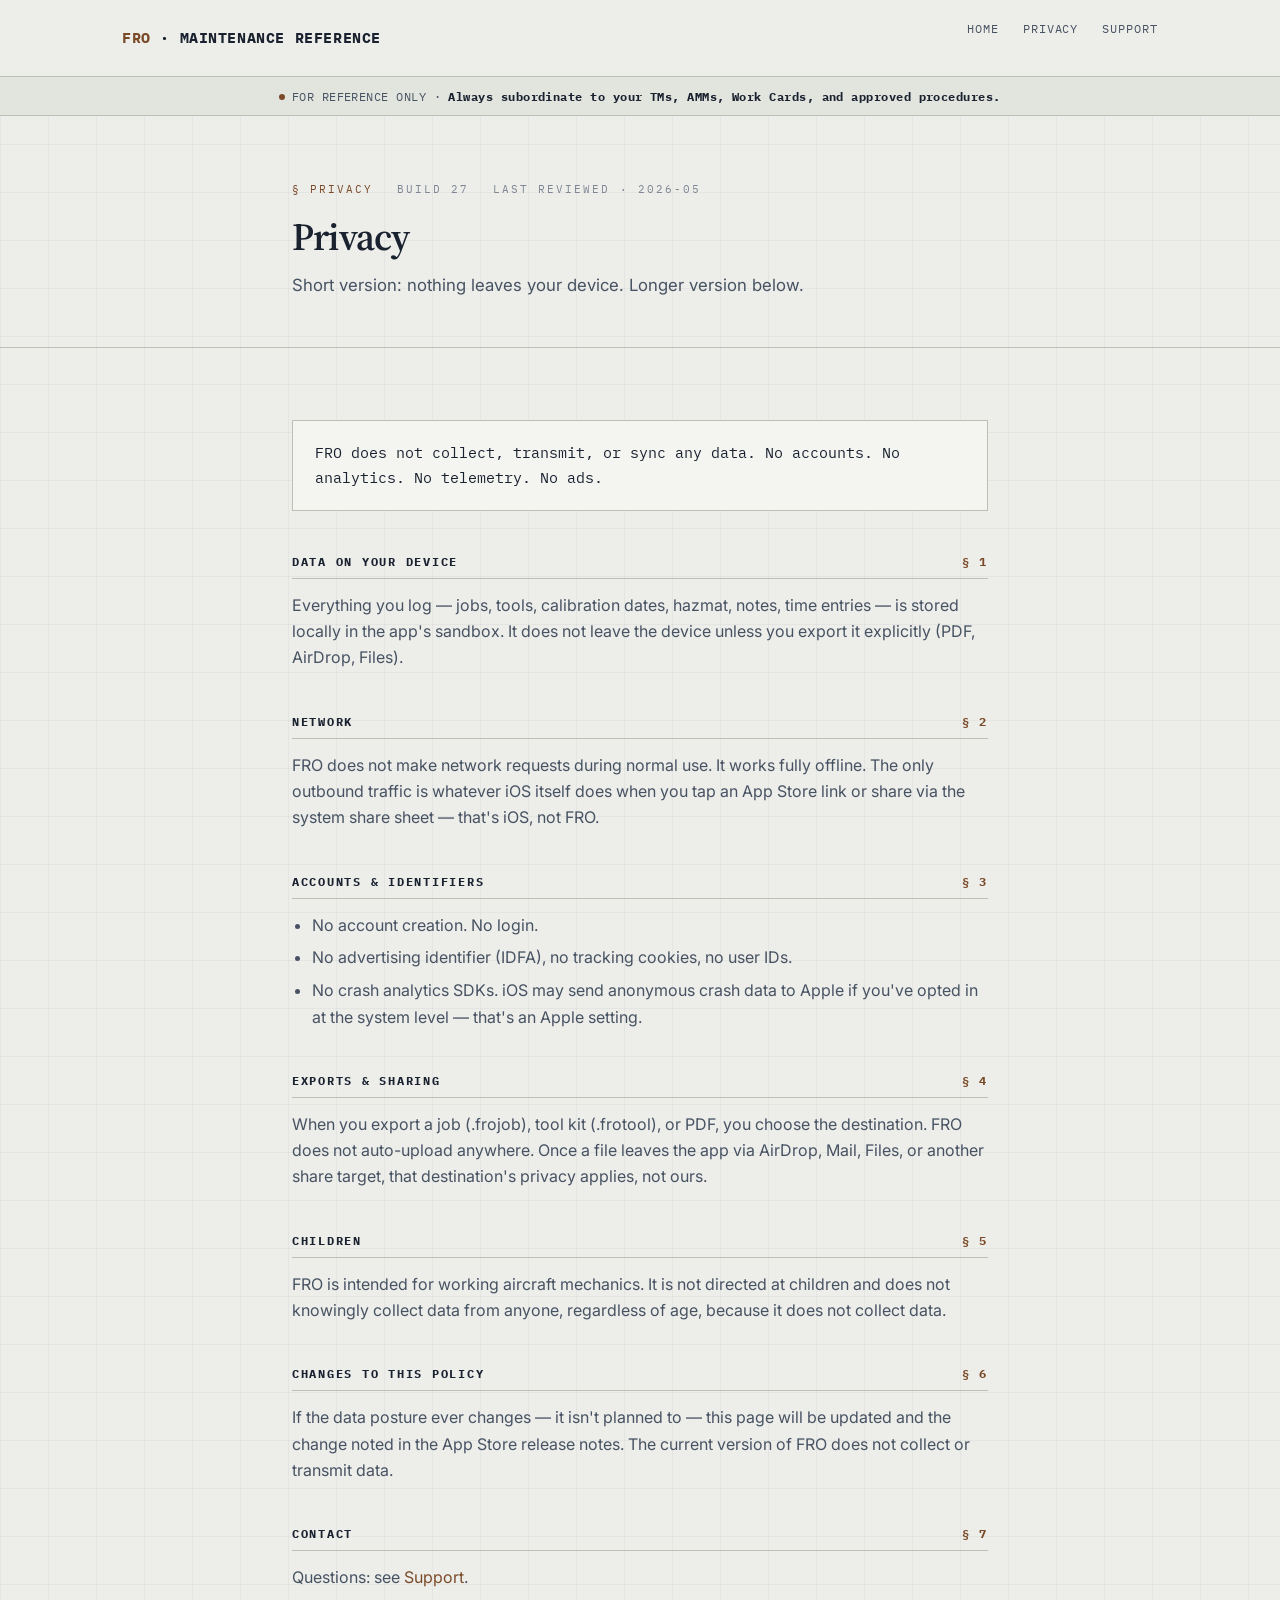
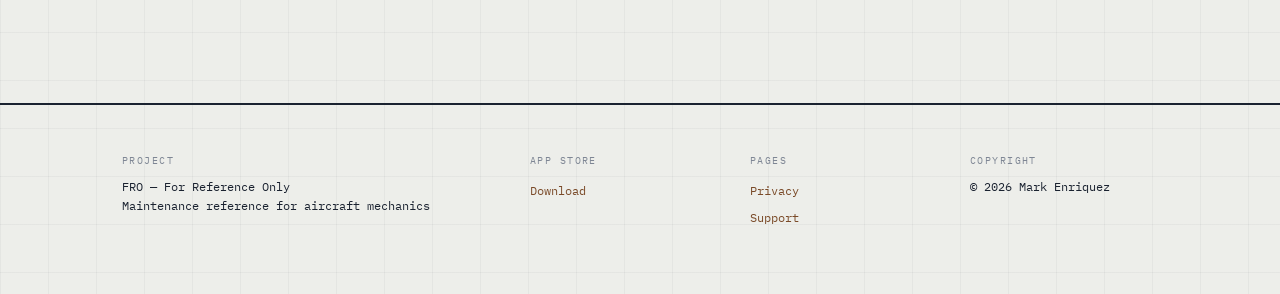
==== commit e6d30007: "copy: tighten audience pills and add FAA jargon - Audience strip: dropped "Civilian A&P" (most gener" ====
--- a/privacy.html
+++ b/privacy.html
@@ -58,7 +58,7 @@
 </nav>
 
 <div class="docstrip">
-  <span class="pip"></span>FOR REFERENCE ONLY · <b>Always subordinate to your Technical Manuals, Work Cards, and approved procedures.</b>
+  <span class="pip"></span>FOR REFERENCE ONLY · <b>Always subordinate to your TMs, AMMs, Work Cards, and approved procedures.</b>
 </div>
 
 <header class="page">
